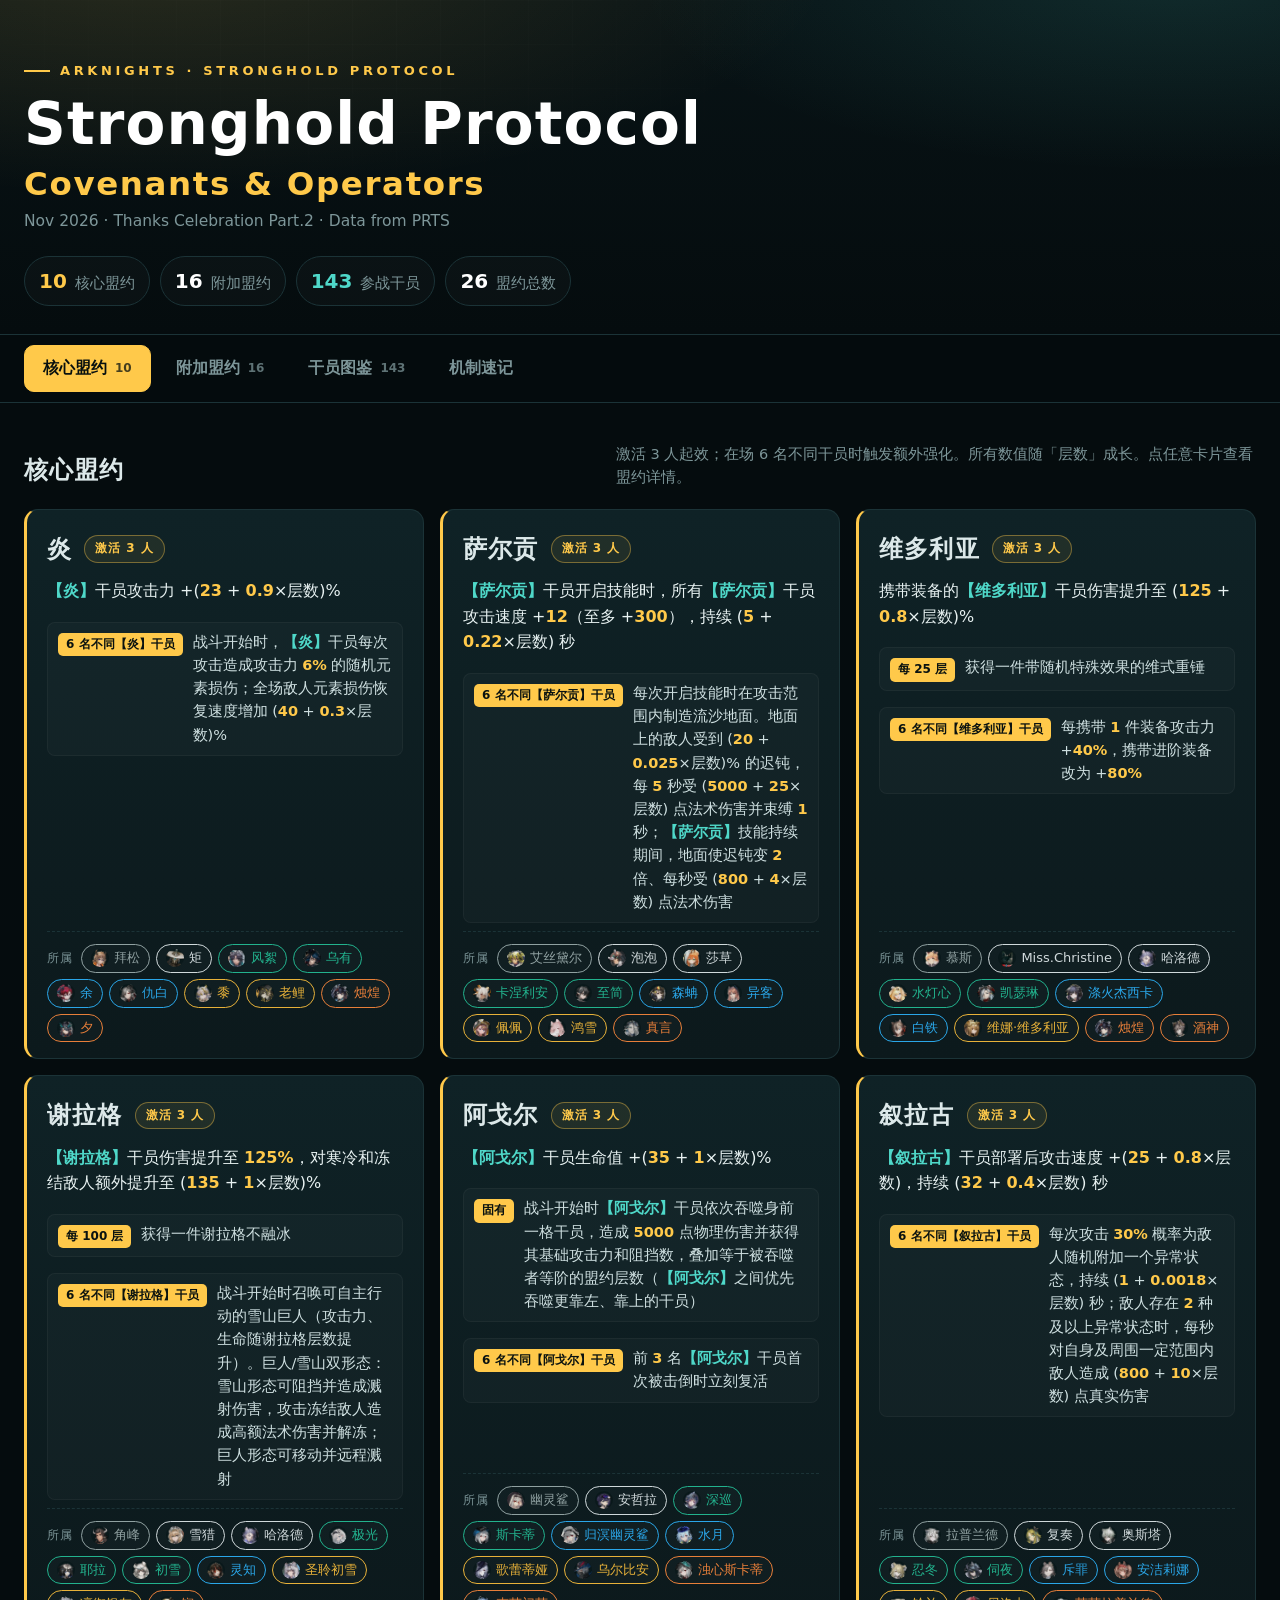
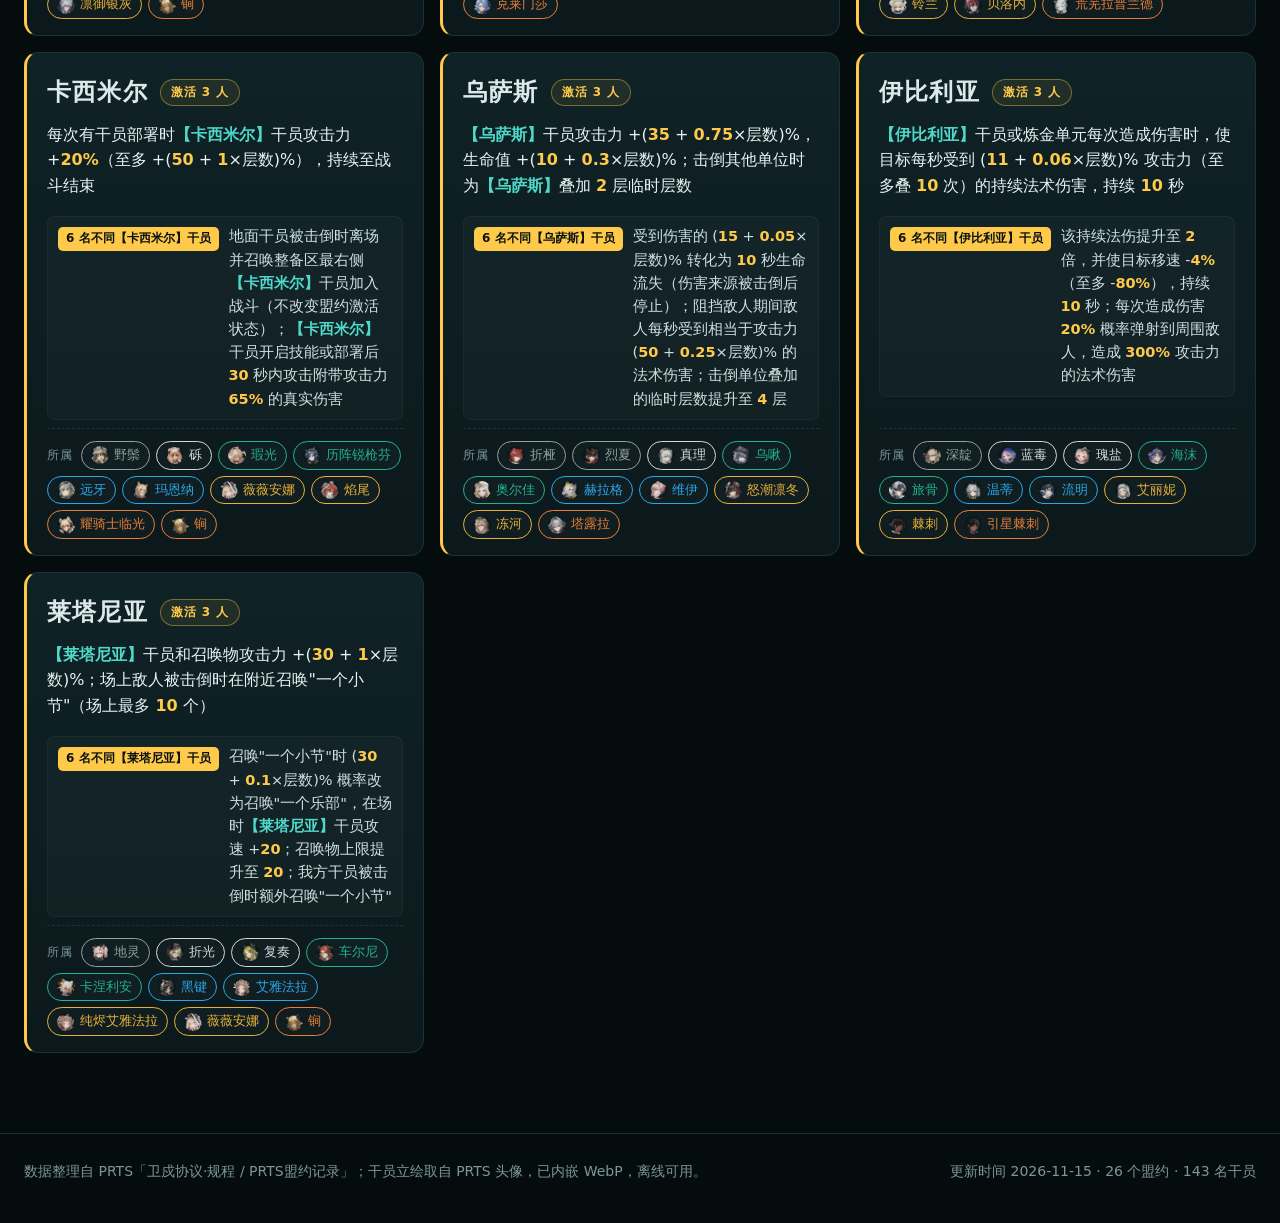
==== index.html @ a0441645 "Deploy Stronghold Protocol cheat sheet" ====
<!DOCTYPE html>
<html lang="zh-CN">
<head>
<meta charset="UTF-8">
<meta name="viewport" content="width=device-width, initial-scale=1">
<title>Stronghold Protocol — Covenants &amp; Operators | Arknights</title>
<meta name="description" content="Arknights Stronghold Protocol (Nov 2026): all 26 covenants and 143 operators with traits, portraits, trigger filters and recommended 6-operator lineups.">
<style>
  :root{
    --bg:#050c0e; --panel:#0c191c; --panel2:#0f2226; --line:#1b3337; --line2:#274a4f;
    --txt:#dce8e9; --dim:#7d9699; --gold:#ffc94a; --teal:#4fd8c9;
    --t1:#9fb0b0; --t2:#e6eef0; --t3:#25c39a; --t4:#2eb6ff; --t5:#ffc23d; --t6:#ff8a3d;
    --r:14px;
  }
  *{box-sizing:border-box}
  html{scroll-behavior:smooth}
  body{
    margin:0; background:var(--bg); color:var(--txt);
    font-family:"Noto Sans SC","PingFang SC","Microsoft YaHei","HarmonyOS Sans SC",system-ui,-apple-system,sans-serif;
    -webkit-font-smoothing:antialiased; line-height:1.6;
  }
  ::selection{background:rgba(255,201,74,.28)}
  a{color:var(--teal)}

  /* ---------- hero ---------- */
  .hero{
    position:relative; padding:54px 24px 0; overflow:hidden;
    background:
      radial-gradient(1100px 380px at 12% -12%, rgba(255,201,74,.13), transparent 62%),
      radial-gradient(900px 320px at 92% -6%, rgba(79,216,201,.12), transparent 60%),
      linear-gradient(180deg,#081316 0%, #050c0e 100%);
    border-bottom:1px solid var(--line);
  }
  .hero::after{
    content:""; position:absolute; inset:0; pointer-events:none; opacity:.35;
    background-image:linear-gradient(rgba(255,255,255,.03) 1px,transparent 1px),linear-gradient(90deg,rgba(255,255,255,.03) 1px,transparent 1px);
    background-size:44px 44px;
    mask-image:radial-gradient(700px 300px at 30% 0%,#000 20%,transparent 80%);
  }
  .wrap{max-width:1280px; margin:0 auto}
  .kicker{
    display:inline-flex; align-items:center; gap:10px; font-size:13px; letter-spacing:.28em;
    color:var(--gold); text-transform:uppercase; font-weight:700;
  }
  .kicker::before{content:""; width:26px; height:2px; background:var(--gold); display:block}
  h1{
    margin:12px 0 6px; font-size:clamp(32px,5.4vw,58px); line-height:1.1;
    letter-spacing:.02em; font-weight:800; color:#fff;
  }
  h1 .thin{font-weight:300; color:#b9cbcd;}
  h1 .gold{color:var(--gold)}
  h1 .l2{display:block; font-size:.56em; margin-top:10px; letter-spacing:.05em}
  .sub{color:var(--dim); font-size:15.5px; margin:0 0 22px}
  .stats{display:flex; flex-wrap:wrap; gap:10px; margin-bottom:28px}
  .stat{
    display:flex; align-items:baseline; gap:8px; padding:8px 14px; border:1px solid var(--line);
    background:rgba(255,255,255,.02); border-radius:999px; font-size:14.5px; color:var(--dim);
  }
  .stat b{font-size:20px; color:#fff; font-weight:800}
  .stat.gold b{color:var(--gold)} .stat.teal b{color:var(--teal)}

  /* ---------- tabs ---------- */
  .tabs{
    position:sticky; top:0; z-index:40;
    display:flex; gap:6px; padding:10px 24px;
    background:rgba(5,12,14,.9); backdrop-filter:blur(14px);
    border-bottom:1px solid var(--line);
  }
  .tabs .wrap{display:flex; gap:6px; width:100%; overflow-x:auto; scrollbar-width:none}
  .tabs .wrap::-webkit-scrollbar{display:none}
  .tab{
    appearance:none; border:1px solid transparent; background:transparent; color:var(--dim);
    padding:10px 18px; border-radius:10px; cursor:pointer; font:inherit; font-size:15.5px; font-weight:600;
    display:inline-flex; align-items:center; gap:8px; transition:.18s; white-space:nowrap; flex:0 0 auto;
  }
  .tab:hover{color:#fff; background:rgba(255,255,255,.04)}
  .tab.active{color:#08100f; background:var(--gold); border-color:var(--gold)}
  .tab .n{font-size:12px; opacity:.75; font-weight:700}

  /* ---------- layout ---------- */
  main{max-width:1280px; margin:0 auto; padding:34px 24px 80px}
  section[hidden]{display:none}
  .sec-head{display:flex; align-items:flex-end; justify-content:space-between; gap:20px; margin:6px 0 20px; flex-wrap:wrap}
  .sec-head h2{margin:0; font-size:24px; letter-spacing:.04em}
  .sec-head p{margin:0; color:var(--dim); font-size:14.5px; max-width:640px}
  .grid{display:grid; grid-template-columns:repeat(auto-fill,minmax(380px,1fr)); gap:16px}

  /* ---------- covenant card ---------- */
  .cov{
    position:relative; background:linear-gradient(180deg,var(--panel2),var(--panel));
    border:1px solid var(--line); border-radius:var(--r); padding:20px 20px 16px;
    border-left:3px solid var(--gold); transition:.2s;
  }
  .cov.extra{border-left-color:var(--teal)}
  .cov:hover{transform:translateY(-2px); border-color:var(--line2); box-shadow:0 14px 34px rgba(0,0,0,.35)}
  .cov-head{display:flex; align-items:center; gap:12px; margin-bottom:10px}
  .cov-head h3{margin:0; font-size:24px; font-weight:800; letter-spacing:.05em}
  .act{
    font-size:12px; font-weight:700; letter-spacing:.08em; padding:3px 10px; border-radius:999px;
    color:var(--gold); border:1px solid rgba(255,201,74,.4); background:rgba(255,201,74,.08);
  }
  .cov.extra .act{color:var(--teal); border-color:rgba(79,216,201,.4); background:rgba(79,216,201,.08)}
  .eff{margin:0 0 10px; font-size:16px; color:#e8f2f2}
  .bonus{display:grid; grid-template-columns:auto 1fr; gap:10px; align-items:start; margin:8px 0; padding:8px 10px; border-radius:8px; background:rgba(255,255,255,.025); border:1px solid rgba(255,255,255,.04)}
  .bonus .lab{
    font-size:12px; font-weight:700; white-space:nowrap; color:#0a1210; background:var(--teal);
    padding:2px 8px; border-radius:5px; margin-top:2px;
  }
  .cov.core .bonus .lab{background:var(--gold)}
  .bonus p{margin:0; font-size:14.5px; color:#cfe0e1}
  .note{font-size:14px; color:var(--dim); font-style:italic; margin:6px 0 0}
  .members{display:flex; flex-wrap:wrap; gap:6px; margin-top:14px; padding-top:12px; border-top:1px dashed var(--line)}
  .mlabel{font-size:12px; color:var(--dim); letter-spacing:.1em; align-self:center; margin-right:2px}
  .chip{
    font-size:13px; padding:3px 9px; border-radius:999px; cursor:pointer; user-select:none;
    border:1px solid currentColor; background:rgba(255,255,255,.02); transition:.15s; opacity:.9;
  }
  .chip:hover{background:rgba(255,255,255,.09); opacity:1}

  /* ---------- operators ---------- */
  .toolbar{
    position:sticky; top:var(--tabh,64px); z-index:30; display:flex; flex-wrap:wrap; gap:10px; align-items:center;
    padding:12px; margin-bottom:14px; background:rgba(10,22,25,.9); backdrop-filter:blur(12px);
    border:1px solid var(--line); border-radius:12px;
  }
  .search{position:relative; flex:1 1 260px; min-width:220px}
  .search input{
    width:100%; padding:10px 14px 10px 38px; border-radius:9px; border:1px solid var(--line);
    background:#081416; color:var(--txt); font:inherit; font-size:15.5px; outline:none; transition:.15s;
  }
  .search input:focus{border-color:var(--teal); box-shadow:0 0 0 3px rgba(79,216,201,.12)}
  .search svg{position:absolute; left:12px; top:50%; transform:translateY(-50%); width:16px; height:16px; color:var(--dim)}
  select{
    padding:10px 12px; border-radius:9px; border:1px solid var(--line); background:#081416; color:var(--txt);
    font:inherit; font-size:15.5px; outline:none; cursor:pointer; min-width:150px;
  }
  select:focus{border-color:var(--teal)}
  .tiers{display:flex; gap:6px; flex-wrap:wrap}
  .tbtn{
    border:1px solid var(--line); background:#081416; color:var(--dim); padding:8px 12px; border-radius:9px;
    cursor:pointer; font:inherit; font-size:14.5px; font-weight:700; transition:.15s;
  }
  .tbtn:hover{color:#fff; border-color:var(--line2)}
  .tbtn.active{color:#06100f; background:#dfe9ea; border-color:#dfe9ea}
  .reset{
    border:1px solid rgba(255,201,74,.4); background:rgba(255,201,74,.08); color:var(--gold);
    padding:9px 12px; border-radius:9px; cursor:pointer; font:inherit; font-size:14.5px; font-weight:700;
  }
  .reset[hidden]{display:none}
  .count{color:var(--dim); font-size:14.5px; margin:0 0 10px 2px}
  .count b{color:#fff}

  .oplist{border:1px solid var(--line); border-radius:var(--r); overflow:hidden; background:var(--panel)}
  .op{
    display:grid; grid-template-columns:56px 200px 230px 1fr; gap:16px; align-items:start;
    padding:14px 18px; border-bottom:1px solid var(--line); transition:background .15s;
  }
  .op:last-child{border-bottom:0}
  .op:hover{background:rgba(79,216,201,.045)}
  .tier{
    width:44px; height:44px; border-radius:10px; display:grid; place-items:center;
    font-weight:800; font-size:20px; border:1px solid; background:rgba(255,255,255,.02);
  }
  .opname{display:flex; flex-direction:column; gap:3px; padding-top:2px}
  .opname .nm{font-weight:700; font-size:17px; color:#fff}
  .opname .proto{font-size:12px; color:var(--dim)}
  .covtags{display:flex; flex-wrap:wrap; gap:5px; padding-top:3px}
  .tag{
    font-size:13px; padding:2px 8px; border-radius:6px; cursor:pointer; color:var(--teal);
    background:rgba(79,216,201,.08); border:1px solid rgba(79,216,201,.22); transition:.15s; white-space:nowrap;
  }
  .tag:hover{background:rgba(79,216,201,.18)}
  .trait{margin:0; font-size:15px; color:#c9dcdd; padding-top:2px}
  .empty{padding:50px 20px; text-align:center; color:var(--dim)}
  .empty b{color:#fff}

  /* ---------- 干员行：可点击 ---------- */
  .op{cursor:pointer; position:relative; padding-right:44px}
  .op:hover .nm{color:var(--teal)}
  .op::after{
    content:"›"; position:absolute; right:20px; top:50%; transform:translateY(-50%);
    color:var(--teal); font-size:26.5px; line-height:1; opacity:0; transition:.15s; pointer-events:none;
  }
  .op:hover::after{opacity:.85; right:15px}
  .op:focus-visible{outline:2px solid var(--teal); outline-offset:-2px}

  /* ---------- 干员详情 ---------- */
  .dbar{display:flex; justify-content:space-between; align-items:center; gap:12px; margin-bottom:18px; flex-wrap:wrap}
  .back{
    display:inline-flex; align-items:center; gap:7px; padding:9px 14px; border-radius:9px;
    border:1px solid var(--line); background:#081416; color:var(--txt);
    font:inherit; font-size:15px; font-weight:700; cursor:pointer; transition:.15s;
  }
  .back:hover{border-color:var(--teal); color:var(--teal)}
  .dnav{display:flex; align-items:center; gap:8px}
  .dbtn{
    padding:9px 12px; border-radius:9px; border:1px solid var(--line); background:#081416;
    color:var(--dim); font:inherit; font-size:14.5px; cursor:pointer; transition:.15s; font-weight:600;
  }
  .dbtn:hover{color:#fff; border-color:var(--line2)}
  .dbtn[disabled]{opacity:.35; cursor:default}
  .dpos{font-size:14px; color:var(--dim); min-width:120px; text-align:center}

  .dhead{
    position:relative; overflow:hidden; display:flex; gap:22px; align-items:center;
    padding:24px 26px; border:1px solid var(--line); border-radius:var(--r);
    background:
      radial-gradient(620px 220px at 0% 0%, rgba(255,201,74,.11), transparent 62%),
      radial-gradient(520px 200px at 100% 0%, rgba(79,216,201,.08), transparent 60%),
      linear-gradient(180deg,var(--panel2),var(--panel));
  }
  .dhead h2{margin:0; font-size:clamp(26px,4vw,40px); font-weight:800; color:#fff; line-height:1.15; letter-spacing:.02em}
  .dhead .dsub{margin:5px 0 10px; color:var(--dim); font-size:14.5px}
  .dhead .covtags{gap:7px}
  .dhead .covtags .tag{font-size:14.5px; padding:3px 11px}
  .dhead .mark{
    position:absolute; right:12px; bottom:-30px; font-size:130px; font-weight:800; line-height:1;
    color:rgba(255,255,255,.035); pointer-events:none; letter-spacing:-.05em;
  }

  .dcols{display:grid; grid-template-columns:1.5fr 1fr; gap:16px; margin-top:16px}
  .dcard{
    border:1px solid var(--line); border-radius:var(--r); padding:20px;
    background:linear-gradient(180deg,var(--panel2),var(--panel));
  }
  .dcard>h3{margin:0 0 10px; font-size:12.5px; letter-spacing:.24em; color:var(--gold); font-weight:800}
  .dblock+.dblock{margin-top:16px; padding-top:16px; border-top:1px dashed var(--line)}
  .dlabel{display:flex; align-items:center; gap:8px; margin-bottom:7px}
  .dlabel .lv{font-size:11.5px; font-weight:800; letter-spacing:.08em; padding:2px 8px; border-radius:5px}
  .dlabel .lv.n1{color:#0a1210; background:#c8d6d7}
  .dlabel .lv.n2{color:#08100f; background:var(--gold)}
  .dlabel .who{font-size:12.5px; color:var(--dim)}
  .dtext{margin:0; font-size:16.5px; color:#e4efef; line-height:1.75}
  .dhint{margin:12px 0 0; font-size:13px; color:var(--dim)}
  details.draw{margin-top:14px; border-top:1px dashed var(--line2); padding-top:10px}
  details.draw summary{cursor:pointer; font-size:14px; color:var(--dim); list-style:none; user-select:none}
  details.draw summary::-webkit-details-marker{display:none}
  details.draw summary::before{content:"▸ "; color:var(--gold)}
  details.draw[open] summary::before{content:"▾ "}
  details.draw .dtext{margin-top:8px; color:var(--dim)}

  .dmeta{display:flex; flex-direction:column; gap:14px}
  .dmeta .row{display:flex; flex-wrap:wrap; gap:6px; align-items:center}
  .dmeta .lbl{font-size:12px; letter-spacing:.14em; color:var(--dim); margin-right:2px; width:100%}
  .kv{border:1px solid var(--line); background:#081416; border-radius:7px; padding:3px 9px; font-size:14px; color:#cfe0e1}
  .kv b{color:#fff}
  .kv.gold{border-color:rgba(255,201,74,.35); color:var(--gold)}

  .dsec-head{display:flex; align-items:flex-end; justify-content:space-between; gap:16px; margin:34px 0 16px; flex-wrap:wrap}
  .dsec-head h2{margin:0; font-size:22px; letter-spacing:.04em}
  .dsec-head p{margin:0; color:var(--dim); font-size:14px}
  .covstat{margin-top:12px; padding-top:10px; border-top:1px dashed var(--line); font-size:13px; color:var(--dim)}
  #ceffects{display:flex; flex-direction:column}
  #ceffects .covstat{margin-top:auto}
  .covstat b{color:var(--teal)}
  .chip.self{background:rgba(255,201,74,.15); border-color:rgba(255,201,74,.55)!important; color:var(--gold)!important}
  .dback2{margin-top:28px; text-align:center}

  /* ---------- 盟约详情 ---------- */
  .cov{cursor:pointer; display:flex; flex-direction:column}
  .cov .members{margin-top:auto}
  .cov:focus-visible{outline:2px solid var(--gold); outline-offset:2px}
  .chead{
    position:relative; overflow:hidden; padding:24px 26px; border:1px solid var(--line);
    border-left:4px solid var(--gold); border-radius:var(--r);
    background:
      radial-gradient(620px 220px at 0% 0%, rgba(255,201,74,.12), transparent 62%),
      radial-gradient(520px 200px at 100% 0%, rgba(79,216,201,.07), transparent 60%),
      linear-gradient(180deg,var(--panel2),var(--panel));
  }
  .chead.extra{
    border-left-color:var(--teal);
    background:
      radial-gradient(620px 220px at 0% 0%, rgba(79,216,201,.12), transparent 62%),
      linear-gradient(180deg,var(--panel2),var(--panel));
  }
  .chead h2{margin:10px 0 6px; font-size:clamp(28px,4.6vw,44px); font-weight:800; color:#fff; line-height:1.1; letter-spacing:.03em}
  .chead .cact{font-size:14.5px; font-weight:600; color:var(--dim); margin-left:12px; letter-spacing:0; vertical-align:middle}
  .chead .dsub{margin:0; color:var(--dim); font-size:14.5px}
  .chead .mark{
    position:absolute; right:14px; bottom:-34px; font-size:150px; font-weight:800; line-height:1;
    color:rgba(255,255,255,.035); pointer-events:none; letter-spacing:-.05em;
  }
  .cbadge{
    display:inline-block; font-size:12px; font-weight:800; letter-spacing:.16em;
    padding:3px 10px; border-radius:999px; color:var(--gold);
    border:1px solid rgba(255,201,74,.42); background:rgba(255,201,74,.08);
  }
  .cbadge.extra{color:var(--teal); border-color:rgba(79,216,201,.42); background:rgba(79,216,201,.08)}
  .cfilter{margin-top:14px}
  .tgroup{margin:0 0 20px}
  .tg-head{display:flex; align-items:baseline; gap:9px; margin:0 0 10px; padding-bottom:7px; border-bottom:1px dashed var(--line)}
  .tg-head b{font-size:16.5px; letter-spacing:.06em}
  .tg-head span{font-size:13px; color:var(--dim)}
  .mgrid{display:grid; grid-template-columns:repeat(auto-fill,minmax(190px,1fr)); gap:9px}
  .mcard{
    display:flex; align-items:center; gap:9px; min-width:0; padding:8px 10px;
    border:1px solid var(--line); border-radius:11px; background:#081416; cursor:pointer; transition:.15s;
  }
  .mcard:hover{border-color:var(--line2); background:rgba(79,216,201,.05)}
  .mcard:focus-visible{outline:2px solid var(--teal); outline-offset:2px}
  .mcard .av{width:36px; height:36px; border-radius:9px}
  .mcard .av .avt{font-size:9px; padding:0 3px; left:1px; bottom:1px}
  .mcard .tx{min-width:0}
  .mcard .mn{font-size:15px; font-weight:700; color:#fff; line-height:1.3; white-space:nowrap; overflow:hidden; text-overflow:ellipsis}
  .mcard .mc{font-size:11.5px; color:var(--dim); line-height:1.3; white-space:nowrap; overflow:hidden; text-overflow:ellipsis}

  /* ---------- 立绘 ---------- */
  .av{
    position:relative; width:46px; height:46px; border-radius:11px; overflow:hidden; flex:0 0 auto;
    display:grid; place-items:center; background:linear-gradient(160deg,#14343a,#081517);
    border:1px solid var(--line2);
  }
  .av img{width:100%; height:100%; object-fit:cover; display:block}
  .av .fb{font-size:20px; font-weight:800; color:#7fa6a9}
  .av .avt{
    position:absolute; left:2px; bottom:2px; font-size:10px; font-weight:800; line-height:1.45;
    padding:0 4px; border-radius:4px; background:rgba(4,10,11,.86); letter-spacing:0;
  }
  .op .av{justify-self:center; margin-top:1px}

  .portrait{
    position:relative; width:112px; height:112px; border-radius:22px; overflow:hidden; flex:0 0 auto;
    display:grid; place-items:center; background:linear-gradient(160deg,#14343a,#081517);
    border:1px solid var(--line2);
  }
  .portrait img{width:100%; height:100%; object-fit:cover; display:block}
  .portrait .fb{font-size:44px; font-weight:800; color:#7fa6a9}
  .portrait .avt{
    position:absolute; left:7px; bottom:7px; font-size:14.5px; font-weight:800; line-height:1.4;
    padding:1px 8px; border-radius:7px; background:rgba(4,10,11,.86);
  }

  .chip{display:inline-flex; align-items:center; gap:5px}
  .chip img.cav{width:18px; height:18px; border-radius:50%; object-fit:cover; background:#0a191b; flex:0 0 auto}

  /* ---------- 推荐阵容 ---------- */
  .lineup-wrap{display:grid; grid-template-columns:repeat(auto-fit,minmax(420px,1fr)); gap:16px}
  .lineup{display:flex; flex-direction:column}
  .lineup h3{margin:0; font-size:18.5px; letter-spacing:.02em}
  .lineup .lh{display:flex; align-items:center; justify-content:space-between; gap:10px; margin-bottom:8px}
  .lbadge{
    font-size:12px; font-weight:700; padding:2px 9px; border-radius:999px; white-space:nowrap;
    color:var(--teal); border:1px solid rgba(79,216,201,.35); background:rgba(79,216,201,.08);
  }
  .lbadge.warn{color:var(--gold); border-color:rgba(255,201,74,.4); background:rgba(255,201,74,.08)}
  .lnote{margin:0 0 8px; font-size:14px; color:var(--dim)}
  .lbuff{
    margin:0 0 12px; padding:8px 10px; border-radius:8px; font-size:14px; color:#cfe0e1;
    background:rgba(255,201,74,.05); border:1px solid rgba(255,201,74,.16);
  }
  .lbuff b{color:var(--gold)}
  .lchips{display:grid; grid-template-columns:repeat(auto-fit,minmax(150px,1fr)); gap:8px}
  .lchip{
    display:flex; align-items:center; gap:8px; padding:6px 8px; border:1px solid var(--line);
    border-radius:9px; background:#081416; cursor:pointer; transition:.15s; min-width:0;
  }
  .lchip:hover{border-color:var(--line2); background:rgba(79,216,201,.06)}
  .lchip .av{width:34px; height:34px; border-radius:9px}
  .lchip .av .avt{font-size:9px; padding:0 3px; left:1px; bottom:1px}
  .lchip .ln{font-size:14.5px; font-weight:700; color:#fff; white-space:nowrap; overflow:hidden; text-overflow:ellipsis}
  .lchip .lt{font-size:11.5px; color:var(--dim)}
  .lfoot{display:flex; align-items:center; justify-content:space-between; gap:10px; margin-top:auto; padding-top:10px; border-top:1px dashed var(--line)}
  .lvar{font-size:12.5px; color:var(--dim)}
  .lnone{margin:0; font-size:14.5px; color:var(--dim)}
  .lnone b{color:#fff}

  @media (max-width:900px){
    .dcols{grid-template-columns:1fr}
    .dhead{padding:18px; gap:14px}
    .portrait{width:86px; height:86px; border-radius:16px}
    .portrait .fb{font-size:34px}
    .portrait .avt{font-size:12px; padding:0 6px; left:5px; bottom:5px}
    .dhead .mark{font-size:88px; bottom:-20px}
    .dbar{gap:8px}
    .dpos{min-width:0}
  }

  /* ---------- notes ---------- */
  .notes{display:grid; grid-template-columns:repeat(auto-fill,minmax(330px,1fr)); gap:14px}
  .note-card{position:relative; overflow:hidden; border:1px solid var(--line); border-radius:var(--r);
    background:linear-gradient(180deg,var(--panel2),var(--panel)); padding:18px 18px 16px}
  .note-card .idx{position:absolute; right:12px; top:2px; font-size:52px; font-weight:800; line-height:1; color:rgba(255,255,255,.05)}
  .note-card h3{margin:0 0 8px; font-size:17.5px; color:var(--gold); letter-spacing:.04em}
  .note-card p{margin:0; font-size:15px; color:#c6d8d9}

  .num{color:var(--gold); font-weight:700}
  .bond{color:var(--teal); font-weight:600}
  .phase{color:#8fa8aa}

  footer{border-top:1px solid var(--line); padding:26px 24px 40px; color:var(--dim); font-size:14px}
  footer .wrap{display:flex; flex-wrap:wrap; gap:8px 22px; justify-content:space-between}

  @media (max-width:900px){
    .op{grid-template-columns:46px 1fr; gap:10px 12px; padding:14px}
    .covtags{grid-column:2}
    .trait{grid-column:2}
    .tier{width:38px; height:38px; font-size:16.5px}
    .tabs{top:0}
    .toolbar{top:var(--tabh,56px)}
    .grid{grid-template-columns:1fr}
  }
  @media (max-width:600px){
    .hero{padding-top:38px}
    .kicker{font-size:11px; letter-spacing:.16em}
    .stat{padding:6px 11px; font-size:13px}
    main{padding:24px 14px 60px}
    .tabs{padding:8px 14px; margin:0 -14px}
    .tab{padding:8px 12px; font-size:14.5px}
    .bonus{grid-template-columns:1fr; gap:6px}
    .bonus .lab{white-space:normal; justify-self:start}
    .lineup-wrap{grid-template-columns:1fr}
    .lchips{grid-template-columns:repeat(2,1fr)}
    .chead{padding:18px 16px}
    .chead .mark{font-size:96px; bottom:-22px}
    .mgrid{grid-template-columns:1fr 1fr}
    .mcard .mn{font-size:14px}
  }
</style>
</head>
<body>

<header class="hero">
  <div class="wrap">
    <div class="kicker">Arknights · Stronghold Protocol</div>
    <h1>Stronghold Protocol<span class="gold l2">Covenants &amp; Operators</span></h1>
    <p class="sub">Nov 2026 · Thanks Celebration Part.2 · Data from PRTS</p>
    <div class="stats" id="stats"></div>
  </div>
</header>

<nav class="tabs"><div class="wrap" id="tabs">
  <button class="tab active" data-tab="core">核心盟约 <span class="n" id="n-core"></span></button>
  <button class="tab" data-tab="extra">附加盟约 <span class="n" id="n-extra"></span></button>
  <button class="tab" data-tab="ops">干员图鉴 <span class="n" id="n-ops"></span></button>
  <button class="tab" data-tab="notes">机制速记</button>
</div></nav>

<main>
  <section id="view-core">
    <div class="sec-head">
      <h2>核心盟约</h2>
      <p>激活 3 人起效；在场 6 名不同干员时触发额外强化。所有数值随「层数」成长。点任意卡片查看盟约详情。</p>
    </div>
    <div class="grid" id="coreGrid"></div>
  </section>

  <section id="view-extra" hidden>
    <div class="sec-head">
      <h2>附加盟约</h2>
      <p>多为 2 人激活；调和、独行为 1 人。达到指定层数时解锁额外效果。点任意卡片查看盟约详情。</p>
    </div>
    <div class="grid" id="extraGrid"></div>
  </section>

  <section id="view-ops" hidden>
    <div class="sec-head">
      <h2>干员图鉴</h2>
      <p>战斗技能沿用本体；下表「特质」是模式内独有的叠层能力。点任意干员行进入详情：立绘、普通 / 精锐分档、触发时机、推荐 6 人阵容、所属盟约效果一页看完（详情链接可直接分享）。点行内盟约标签进入盟约详情。</p>
    </div>
    <div class="toolbar">
      <label class="search">
        <svg viewBox="0 0 24 24" fill="none" stroke="currentColor" stroke-width="2"><circle cx="11" cy="11" r="7"/><path d="m20 20-3.5-3.5"/></svg>
        <input id="q" type="search" placeholder="搜索干员 / 盟约 / 特质…" autocomplete="off">
      </label>
      <select id="covSel"><option value="">全部盟约</option></select>
      <select id="tagSel" title="按触发时机筛选"><option value="">全部时机</option></select>
      <div class="tiers" id="tiers">
        <button class="tbtn active" data-tier="">全部</button>
        <button class="tbtn" data-tier="1">Ⅰ</button>
        <button class="tbtn" data-tier="2">Ⅱ</button>
        <button class="tbtn" data-tier="3">Ⅲ</button>
        <button class="tbtn" data-tier="4">Ⅳ</button>
        <button class="tbtn" data-tier="5">Ⅴ</button>
        <button class="tbtn" data-tier="6">Ⅵ</button>
      </div>
      <button class="reset" id="reset" hidden>重置筛选</button>
    </div>
    <p class="count" id="count"></p>
    <div class="oplist" id="oplist"></div>
  </section>

  <section id="view-notes" hidden>
    <div class="sec-head">
      <h2>机制速记</h2>
      <p>开局前该记住的六件事：层数怎么来、精锐是什么、哪些效果在备战席也生效。</p>
    </div>
    <div class="notes" id="notesGrid"></div>
  </section>

  <section id="view-detail" hidden>
    <div class="dbar">
      <button class="back" id="dback" type="button">← 返回上一级</button>
      <div class="dnav">
        <button class="dbtn" id="dprev" type="button">‹ 上一名</button>
        <span class="dpos" id="dpos"></span>
        <button class="dbtn" id="dnext" type="button">下一名 ›</button>
      </div>
    </div>
    <div class="dhead" id="dhead"></div>
    <div class="dcols">
      <article class="dcard" id="dtrait"></article>
      <article class="dcard dmeta" id="dmeta"></article>
    </div>
    <div class="dsec-head">
      <h2>推荐 6 人强化阵容</h2>
      <p>以该干员为核心，从同一核心盟约的成员中凑满 6 名不同干员；点成员可直接跳转。</p>
    </div>
    <div class="lineup-wrap" id="dlineup"></div>
    <div class="dsec-head">
      <h2>盟约效果</h2>
      <p>该干员所属的盟约会同时生效；点盟约卡查看完整详情，核心盟约在场 6 名不同干员时触发强化。</p>
    </div>
    <div class="grid" id="dcovs"></div>
    <div class="dback2"><button class="back" id="dback2" type="button">← 返回上一级</button></div>
  </section>

  <section id="view-cov" hidden>
    <div class="dbar">
      <button class="back" id="cback" type="button">← 返回上一级</button>
      <button class="dbtn" id="cfilter" type="button">在干员图鉴中筛选该盟约 →</button>
    </div>
    <div class="chead" id="chead"></div>
    <div class="dcols">
      <article class="dcard" id="ceffects"></article>
      <article class="dcard dmeta" id="cinfo"></article>
    </div>
    <div class="dsec-head">
      <h2>所属干员</h2>
      <p>按阶位分组；点任意干员进入其详情页，返回回到本盟约。</p>
    </div>
    <div id="cmembers"></div>
    <div class="dback2"><button class="back" id="cback2" type="button">← 返回上一级</button></div>
  </section>
</main>

<footer>
  <div class="wrap">
    <span>数据整理自 PRTS「卫戍协议·规程 / PRTS盟约记录」；干员立绘取自 PRTS 头像，已内嵌 WebP，离线可用。</span>
    <span>更新时间 2026-11-15 · 26 个盟约 · 143 名干员</span>
  </div>
</footer>

<script>
const DATA = {"covenants":[{"name":"炎","activation":3,"core":true,"effects":[{"label":"效果","text":"【炎】干员攻击力 +(23 + 0.9×层数)%"},{"label":"6 名不同【炎】干员","text":"战斗开始时，【炎】干员每次攻击造成攻击力 6% 的随机元素损伤；全场敌人元素损伤恢复速度增加 (40 + 0.3×层数)%"}],"members":[{"name":"拜松","tier":1},{"name":"矩","tier":2},{"name":"风絮","tier":3},{"name":"乌有","tier":3},{"name":"余","tier":4},{"name":"仇白","tier":4},{"name":"黍","tier":5},{"name":"老鲤","tier":5},{"name":"烛煌","tier":6},{"name":"夕","tier":6}],"note":""},{"name":"萨尔贡","activation":3,"core":true,"effects":[{"label":"效果","text":"【萨尔贡】干员开启技能时，所有【萨尔贡】干员攻击速度 +12（至多 +300），持续 (5 + 0.22×层数) 秒"},{"label":"6 名不同【萨尔贡】干员","text":"每次开启技能时在攻击范围内制造流沙地面。地面上的敌人受到 (20 + 0.025×层数)% 的迟钝，每 5 秒受 (5000 + 25×层数) 点法术伤害并束缚 1 秒；【萨尔贡】技能持续期间，地面使迟钝变 2 倍、每秒受 (800 + 4×层数) 点法术伤害"}],"members":[{"name":"艾丝黛尔","tier":1},{"name":"泡泡","tier":2},{"name":"莎草","tier":2},{"name":"卡涅利安","tier":3},{"name":"至简","tier":3},{"name":"森蚺","tier":4},{"name":"异客","tier":4},{"name":"佩佩","tier":5},{"name":"鸿雪","tier":5},{"name":"真言","tier":6}],"note":""},{"name":"维多利亚","activation":3,"core":true,"effects":[{"label":"效果","text":"携带装备的【维多利亚】干员伤害提升至 (125 + 0.8×层数)%"},{"label":"每 25 层","text":"获得一件带随机特殊效果的维式重锤"},{"label":"6 名不同【维多利亚】干员","text":"每携带 1 件装备攻击力 +40%，携带进阶装备改为 +80%"}],"members":[{"name":"慕斯","tier":1},{"name":"Miss.Christine","tier":2},{"name":"哈洛德","tier":2},{"name":"水灯心","tier":3},{"name":"凯瑟琳","tier":3},{"name":"涤火杰西卡","tier":4},{"name":"白铁","tier":4},{"name":"维娜·维多利亚","tier":5},{"name":"烛煌","tier":6},{"name":"酒神","tier":6}],"note":""},{"name":"谢拉格","activation":3,"core":true,"effects":[{"label":"效果","text":"【谢拉格】干员伤害提升至 125%，对寒冷和冻结敌人额外提升至 (135 + 1×层数)%"},{"label":"每 100 层","text":"获得一件谢拉格不融冰"},{"label":"6 名不同【谢拉格】干员","text":"战斗开始时召唤可自主行动的雪山巨人（攻击力、生命随谢拉格层数提升）。巨人/雪山双形态：雪山形态可阻挡并造成溅射伤害，攻击冻结敌人造成高额法术伤害并解冻；巨人形态可移动并远程溅射"}],"members":[{"name":"角峰","tier":1},{"name":"雪猎","tier":2},{"name":"哈洛德","tier":2},{"name":"极光","tier":3},{"name":"耶拉","tier":3},{"name":"初雪","tier":3},{"name":"灵知","tier":4},{"name":"圣聆初雪","tier":5},{"name":"凛御银灰","tier":5},{"name":"锏","tier":6}],"note":""},{"name":"阿戈尔","activation":3,"core":true,"effects":[{"label":"效果","text":"【阿戈尔】干员生命值 +(35 + 1×层数)%"},{"label":"固有","text":"战斗开始时【阿戈尔】干员依次吞噬身前一格干员，造成 5000 点物理伤害并获得其基础攻击力和阻挡数，叠加等于被吞噬者等阶的盟约层数（【阿戈尔】之间优先吞噬更靠左、靠上的干员）"},{"label":"6 名不同【阿戈尔】干员","text":"前 3 名【阿戈尔】干员首次被击倒时立刻复活"}],"members":[{"name":"幽灵鲨","tier":1},{"name":"安哲拉","tier":2},{"name":"深巡","tier":3},{"name":"斯卡蒂","tier":3},{"name":"归溟幽灵鲨","tier":4},{"name":"水月","tier":4},{"name":"歌蕾蒂娅","tier":5},{"name":"乌尔比安","tier":5},{"name":"浊心斯卡蒂","tier":6},{"name":"克莱门莎","tier":6}],"note":""},{"name":"叙拉古","activation":3,"core":true,"effects":[{"label":"效果","text":"【叙拉古】干员部署后攻击速度 +(25 + 0.8×层数)，持续 (32 + 0.4×层数) 秒"},{"label":"6 名不同【叙拉古】干员","text":"每次攻击 30% 概率为敌人随机附加一个异常状态，持续 (1 + 0.0018×层数) 秒；敌人存在 2 种及以上异常状态时，每秒对自身及周围一定范围内敌人造成 (800 + 10×层数) 点真实伤害"}],"members":[{"name":"拉普兰德","tier":1},{"name":"复奏","tier":2},{"name":"奥斯塔","tier":2},{"name":"忍冬","tier":3},{"name":"伺夜","tier":3},{"name":"斥罪","tier":4},{"name":"安洁莉娜","tier":4},{"name":"铃兰","tier":5},{"name":"贝洛内","tier":5},{"name":"荒芜拉普兰德","tier":6}],"note":""},{"name":"卡西米尔","activation":3,"core":true,"effects":[{"label":"效果","text":"每次有干员部署时【卡西米尔】干员攻击力 +20%（至多 +(50 + 1×层数)%），持续至战斗结束"},{"label":"6 名不同【卡西米尔】干员","text":"地面干员被击倒时离场并召唤整备区最右侧【卡西米尔】干员加入战斗（不改变盟约激活状态）；【卡西米尔】干员开启技能或部署后 30 秒内攻击附带攻击力 65% 的真实伤害"}],"members":[{"name":"野鬃","tier":1},{"name":"砾","tier":2},{"name":"瑕光","tier":3},{"name":"历阵锐枪芬","tier":3},{"name":"远牙","tier":4},{"name":"玛恩纳","tier":4},{"name":"薇薇安娜","tier":5},{"name":"焰尾","tier":5},{"name":"耀骑士临光","tier":6},{"name":"锏","tier":6}],"note":""},{"name":"乌萨斯","activation":3,"core":true,"effects":[{"label":"效果","text":"【乌萨斯】干员攻击力 +(35 + 0.75×层数)%，生命值 +(10 + 0.3×层数)%；击倒其他单位时为【乌萨斯】叠加 2 层临时层数"},{"label":"6 名不同【乌萨斯】干员","text":"受到伤害的 (15 + 0.05×层数)% 转化为 10 秒生命流失（伤害来源被击倒后停止）；阻挡敌人期间敌人每秒受到相当于攻击力 (50 + 0.25×层数)% 的法术伤害；击倒单位叠加的临时层数提升至 4 层"}],"members":[{"name":"折桠","tier":1},{"name":"烈夏","tier":1},{"name":"真理","tier":2},{"name":"乌啾","tier":3},{"name":"奥尔佳","tier":3},{"name":"赫拉格","tier":4},{"name":"维伊","tier":4},{"name":"怒潮凛冬","tier":5},{"name":"冻河","tier":5},{"name":"塔露拉","tier":6}],"note":""},{"name":"伊比利亚","activation":3,"core":true,"effects":[{"label":"效果","text":"【伊比利亚】干员或炼金单元每次造成伤害时，使目标每秒受到 (11 + 0.06×层数)% 攻击力（至多叠 10 次）的持续法术伤害，持续 10 秒"},{"label":"6 名不同【伊比利亚】干员","text":"该持续法伤提升至 2 倍，并使目标移速 -4%（至多 -80%），持续 10 秒；每次造成伤害 20% 概率弹射到周围敌人，造成 300% 攻击力的法术伤害"}],"members":[{"name":"深靛","tier":1},{"name":"蓝毒","tier":2},{"name":"瑰盐","tier":2},{"name":"海沫","tier":3},{"name":"旅骨","tier":3},{"name":"温蒂","tier":4},{"name":"流明","tier":4},{"name":"艾丽妮","tier":5},{"name":"棘刺","tier":5},{"name":"引星棘刺","tier":6}],"note":""},{"name":"莱塔尼亚","activation":3,"core":true,"effects":[{"label":"效果","text":"【莱塔尼亚】干员和召唤物攻击力 +(30 + 1×层数)%；场上敌人被击倒时在附近召唤\"一个小节\"（场上最多 10 个）"},{"label":"6 名不同【莱塔尼亚】干员","text":"召唤\"一个小节\"时 (30 + 0.1×层数)% 概率改为召唤\"一个乐部\"，在场时【莱塔尼亚】干员攻速 +20；召唤物上限提升至 20；我方干员被击倒时额外召唤\"一个小节\""}],"members":[{"name":"地灵","tier":1},{"name":"折光","tier":2},{"name":"复奏","tier":2},{"name":"车尔尼","tier":3},{"name":"卡涅利安","tier":3},{"name":"黑键","tier":4},{"name":"艾雅法拉","tier":4},{"name":"纯烬艾雅法拉","tier":5},{"name":"薇薇安娜","tier":5},{"name":"锏","tier":6}],"note":""},{"name":"精准","activation":2,"core":false,"effects":[{"label":"效果","text":"【精准】干员攻击力 +(10 + 1.2×层数)%"},{"label":"3 名不同【精准】干员","text":"生效范围变为【精准】干员和所有远程干员，且攻击无视 30% 防御力与法术抗性"}],"members":[{"name":"灰喉","tier":1},{"name":"雪猎","tier":2},{"name":"承曦格雷伊","tier":2},{"name":"旅骨","tier":3},{"name":"伺夜","tier":3},{"name":"空弦","tier":3},{"name":"黑键","tier":4},{"name":"远牙","tier":4},{"name":"霍尔海雅","tier":4},{"name":"迷迭香","tier":5},{"name":"鸿雪","tier":5},{"name":"蕾缪安","tier":6}],"note":""},{"name":"迅捷","activation":2,"core":false,"effects":[{"label":"效果","text":"【迅捷】干员技能结束时有 (20 + 0.35×层数)% 概率立刻回复 12 点技力"},{"label":"达到 40 层","text":"所有干员技能结束时有等概率额外回复 15 点技力"}],"members":[{"name":"陨星","tier":1},{"name":"波登可","tier":2},{"name":"卡涅利安","tier":3},{"name":"忍冬","tier":3},{"name":"青枳","tier":3},{"name":"灵知","tier":4},{"name":"W","tier":4},{"name":"焰尾","tier":5},{"name":"冻河","tier":5},{"name":"引星棘刺","tier":6},{"name":"烛煌","tier":6},{"name":"妮芙","tier":6}],"note":""},{"name":"灵巧","activation":2,"core":false,"effects":[{"label":"效果","text":"【灵巧】干员及周围 4 格的干员攻击速度 +(10 + 1×层数)"},{"label":"达到 40 层","text":"生效范围变为周围 8 格"}],"members":[{"name":"霜叶","tier":1},{"name":"云迹","tier":2},{"name":"承曦格雷伊","tier":2},{"name":"水灯心","tier":3},{"name":"奥尔佳","tier":3},{"name":"水月","tier":4},{"name":"仇白","tier":4},{"name":"华法琳","tier":4},{"name":"佩佩","tier":5},{"name":"凛御银灰","tier":5},{"name":"隐德来希","tier":5},{"name":"帕拉斯","tier":6}],"note":""},{"name":"坚守","activation":2,"core":false,"effects":[{"label":"效果","text":"所有干员生命值 +(25 + 1.2×层数)%"},{"label":"3 名不同【坚守】干员","text":"场上非【坚守】干员受到伤害时，40% 由【坚守】干员平均承担；【坚守】干员受到伤害时，伤害来源受到 (850 + 10×层数) 点法术伤害（每 0.2 秒至多 1 次）和持续 5 秒的 40% 脆弱"}],"members":[{"name":"角峰","tier":1},{"name":"摆渡人","tier":1},{"name":"泡泡","tier":2},{"name":"蛇屠箱","tier":2},{"name":"车尔尼","tier":3},{"name":"深巡","tier":3},{"name":"罗比菈塔","tier":3},{"name":"青枳","tier":3},{"name":"温蒂","tier":4},{"name":"余","tier":4},{"name":"涤火杰西卡","tier":4},{"name":"塞雷娅","tier":5},{"name":"机械师","tier":6}],"note":""},{"name":"助力","activation":2,"core":false,"effects":[{"label":"效果","text":"所有干员防御力 +(15 + 1.2×层数)%，再部署时间 -30%；休整期结束时使当前所有已激活盟约层数 +2"},{"label":"3 名不同【助力】干员","text":"改为 +4"}],"members":[{"name":"野鬃","tier":1},{"name":"夏栎","tier":1},{"name":"星源","tier":2},{"name":"安哲拉","tier":2},{"name":"罗比菈塔","tier":3},{"name":"白铁","tier":4},{"name":"淬羽赫默","tier":4},{"name":"迷迭香","tier":5},{"name":"帕拉斯","tier":6}],"note":""},{"name":"远见","activation":2,"core":false,"effects":[{"label":"效果","text":"每叠加 10 层获得一次 2 资金；首次到达 80 层所有【远见】干员购买价格永久 -1；首次到达 150 层再永久 -1；整备区的【远见】干员也可用于激活"}],"members":[{"name":"渡桥","tier":2},{"name":"空弦","tier":3},{"name":"历阵锐枪芬","tier":3},{"name":"凯瑟琳","tier":3},{"name":"寒檀","tier":4},{"name":"纯烬艾雅法拉","tier":5},{"name":"黍","tier":5},{"name":"逻各斯","tier":6},{"name":"妮芙","tier":6}],"note":""},{"name":"奇迹","activation":2,"core":false,"effects":[{"label":"效果","text":"刷新调度中心时，有 (18 + 0.25×层数)% 概率使下次刷新不消耗资金；首次到达 100 层，刷新时至少出现一名等同于当前调度中心等级的干员；整备区的【奇迹】干员也可用于激活"}],"members":[{"name":"复奏","tier":2},{"name":"云迹","tier":2},{"name":"星极","tier":2},{"name":"耶拉","tier":3},{"name":"吉星","tier":3},{"name":"安洁莉娜","tier":4},{"name":"怒潮凛冬","tier":5},{"name":"维娜·维多利亚","tier":5},{"name":"阿米娅","tier":5},{"name":"遥","tier":6}],"note":""},{"name":"投资人","activation":3,"core":false,"effects":[{"label":"效果","text":"干员的\"获得时\"类特质每次触发 2 次；达到 100 层改为 3 次；整备区的【投资人】干员也可用于激活"}],"members":[{"name":"锡人","tier":2},{"name":"山","tier":4},{"name":"凛御银灰","tier":5},{"name":"老鲤","tier":5},{"name":"可露希尔","tier":5}],"note":""},{"name":"突袭","activation":2,"core":false,"effects":[{"label":"效果","text":"【突袭】干员 10 秒内未攻击或技能就绪时，若范围内没有敌人，则保留技力立即再部署至一名地面敌人周围，期间攻击力和生命值 +(25 + 1×层数)%"},{"label":"达到 50 层","text":"所有干员攻击速度 +50"}],"members":[{"name":"杰克","tier":1},{"name":"铸铁","tier":2},{"name":"斯卡蒂","tier":3},{"name":"瑕光","tier":3},{"name":"伊桑","tier":3},{"name":"赫拉格","tier":4},{"name":"赫德雷","tier":4},{"name":"贝洛内","tier":5},{"name":"耀骑士临光","tier":6},{"name":"史尔特尔","tier":6}],"note":""},{"name":"不屈","activation":2,"core":false,"effects":[{"label":"效果","text":"地面干员被击倒时，有 (18 + 0.4×层数)% 概率立刻重新部署"},{"label":"3 名不同【不屈】干员","text":"地面干员被击倒时使场上所有干员技力 +5"}],"members":[{"name":"折桠","tier":1},{"name":"摆渡人","tier":1},{"name":"砾","tier":2},{"name":"宴","tier":2},{"name":"海沫","tier":3},{"name":"风丸","tier":3},{"name":"森蚺","tier":4},{"name":"归溟幽灵鲨","tier":4},{"name":"斥罪","tier":4},{"name":"隐德来希","tier":5},{"name":"史尔特尔","tier":6}],"note":""},{"name":"调和","activation":1,"core":false,"effects":[{"label":"效果","text":"激活时使场上核心盟约的激活人数 +1，【调和】干员享受已激活核心盟约的效果"}],"members":[{"name":"盟约·辅助干员（巫役）","tier":3},{"name":"魔王","tier":6}],"note":""},{"name":"协防干员","activation":2,"core":false,"effects":[{"label":"效果","text":"所有干员受到的物理和法术伤害 -20%；【协防干员】伤害提升至 120%，精锐【协防干员】提升至 140%"}],"members":[{"name":"初雪","tier":3},{"name":"夜莺","tier":4},{"name":"塞雷娅","tier":5},{"name":"Mon3tr","tier":5},{"name":"\"暴躁铁皮\"","tier":5},{"name":"机械师","tier":6},{"name":"塔露拉","tier":6},{"name":"缪尔赛思","tier":6}],"note":""},{"name":"独行","activation":1,"core":false,"effects":[{"label":"效果","text":"在场 1 名【独行】干员时，攻击力和生命值 +60%，初始技力 +15（在场 2 名及以上时失效）"}],"members":[{"name":"艾丝黛尔","tier":1},{"name":"地灵","tier":1},{"name":"水灯心","tier":3}],"note":""},{"name":"绝技","activation":2,"core":false,"effects":[{"label":"效果","text":"在场 2 名精锐状态干员时，精锐干员攻击力 +30%；在场 5 名精锐状态干员时，精锐干员技力消耗 -30%（所有干员的精锐状态均可激活）"}],"members":[],"note":"（无固定干员，任何精锐均可）"},{"name":"聚合","activation":2,"core":false,"effects":[{"label":"效果","text":"【聚合】干员攻击范围内的我方单位每秒回复攻击力 (16 + 0.12×层数)% 的生命值和攻击力 (8 + 0.06×层数)% 的元素损伤"},{"label":"3 名【聚合】干员","text":"范围内所有干员获得 (15 + 0.08×层数)% 的庇护"}],"members":[{"name":"褐果","tier":1},{"name":"莎草","tier":2},{"name":"波登可","tier":2},{"name":"瑰盐","tier":2},{"name":"乌啾","tier":3},{"name":"风絮","tier":3},{"name":"流明","tier":4},{"name":"夜莺","tier":4},{"name":"华法琳","tier":4},{"name":"纯烬艾雅法拉","tier":5},{"name":"浊心斯卡蒂","tier":6},{"name":"遥","tier":6}],"note":""},{"name":"奥术","activation":2,"core":false,"effects":[{"label":"效果","text":"【奥术】干员造成伤害时额外附加一次 (20 + 0.4×层数)% 攻击力的法术伤害"},{"label":"3 名不同【奥术】干员","text":"场上所有敌人每次受到伤害时法术抗性 -1（至多 -(30 + 0.05×层数)）；【奥术】干员攻击范围内的敌人隐匿效果失效"}],"members":[{"name":"卡达","tier":1},{"name":"Miss.Christine","tier":2},{"name":"伊桑","tier":3},{"name":"艾雅法拉","tier":4},{"name":"维伊","tier":4},{"name":"霍尔海雅","tier":4},{"name":"异客","tier":4},{"name":"棘刺","tier":5},{"name":"圣聆初雪","tier":5},{"name":"薇薇安娜","tier":5},{"name":"溯光星源","tier":5},{"name":"逻各斯","tier":6},{"name":"塔露拉","tier":6},{"name":"夕","tier":6}],"note":""}],"operators":[{"name":"折桠","proto":"","tier":1,"covenants":["乌萨斯","不屈"],"trait":"<进入休整期时>转化 2 / 4 层【乌萨斯】临时层数为固定层数","traitPair":true,"traitNormal":"<进入休整期时>转化 2 层【乌萨斯】临时层数为固定层数","traitElite":"<进入休整期时>转化 4 层【乌萨斯】临时层数为固定层数","tags":["进入休整期时"],"img":"[data-uri]"},{"name":"艾丝黛尔","proto":"","tier":1,"covenants":["萨尔贡","独行"],"trait":"<战斗中>每次开启技能时使已激活的【萨尔贡】层数 +1 / +2（每回合至多 2 / 4 层）","traitPair":true,"traitNormal":"<战斗中>每次开启技能时使已激活的【萨尔贡】层数 +1（每回合至多 2 层）","traitElite":"<战斗中>每次开启技能时使已激活的【萨尔贡】层数 +2（每回合至多 4 层）","tags":["战斗中"],"img":"[data-uri]"},{"name":"幽灵鲨","proto":"","tier":1,"covenants":["阿戈尔"],"trait":"<战斗中>部署时使已激活的【阿戈尔】层数 +1 / +2（每回合至多 1 / 2 层）","traitPair":true,"traitNormal":"<战斗中>部署时使已激活的【阿戈尔】层数 +1（每回合至多 1 层）","traitElite":"<战斗中>部署时使已激活的【阿戈尔】层数 +2（每回合至多 2 层）","tags":["战斗中"],"img":"[data-uri]"},{"name":"野鬃","proto":"","tier":1,"covenants":["卡西米尔","助力"],"trait":"<战斗中>部署时使已激活的【卡西米尔】层数 +1 / +2（每回合至多 2 / 4 层）","traitPair":true,"traitNormal":"<战斗中>部署时使已激活的【卡西米尔】层数 +1（每回合至多 2 层）","traitElite":"<战斗中>部署时使已激活的【卡西米尔】层数 +2（每回合至多 4 层）","tags":["战斗中"],"img":"[data-uri]"},{"name":"慕斯","proto":"","tier":1,"covenants":["维多利亚"],"trait":"<休整期结束时>使已激活的【维多利亚】层数 +1 / +2","traitPair":true,"traitNormal":"<休整期结束时>使已激活的【维多利亚】层数 +1","traitElite":"<休整期结束时>使已激活的【维多利亚】层数 +2","tags":["休整期结束时"],"img":"[data-uri]"},{"name":"角峰","proto":"","tier":1,"covenants":["谢拉格","坚守"],"trait":"<战斗中>对每名敌人首次造成伤害时使其陷入 2 / 4 秒寒冷","traitPair":true,"traitNormal":"<战斗中>对每名敌人首次造成伤害时使其陷入 2 秒寒冷","traitElite":"<战斗中>对每名敌人首次造成伤害时使其陷入 4 秒寒冷","tags":["战斗中"],"img":"[data-uri]"},{"name":"灰喉","proto":"","tier":1,"covenants":["精准"],"trait":"<获得时>【精准】层数 +2 / +4","traitPair":true,"traitNormal":"<获得时>【精准】层数 +2","traitElite":"<获得时>【精准】层数 +4","tags":["获得时"],"img":"[data-uri]"},{"name":"深靛","proto":"","tier":1,"covenants":["伊比利亚"],"trait":"<休整期结束时>使已激活的【伊比利亚】层数 +2 / +4","traitPair":true,"traitNormal":"<休整期结束时>使已激活的【伊比利亚】层数 +2","traitElite":"<休整期结束时>使已激活的【伊比利亚】层数 +4","tags":["休整期结束时"],"img":"[data-uri]"},{"name":"卡达","proto":"","tier":1,"covenants":["奥术"],"trait":"<休整期结束时>使已激活的【奥术】层数 +1 / +2","traitPair":true,"traitNormal":"<休整期结束时>使已激活的【奥术】层数 +1","traitElite":"<休整期结束时>使已激活的【奥术】层数 +2","tags":["休整期结束时"],"img":"[data-uri]"},{"name":"摆渡人","proto":"","tier":1,"covenants":["坚守","不屈"],"trait":"<获得时>【坚守】【不屈】层数 +1 / +2","traitPair":true,"traitNormal":"<获得时>【坚守】【不屈】层数 +1","traitElite":"<获得时>【坚守】【不屈】层数 +2","tags":["获得时"],"img":"[data-uri]"},{"name":"夏栎","proto":"","tier":1,"covenants":["助力"],"trait":"<休整期结束时>使当前已激活且层数最多的盟约层数 +1 / +2（整备区也生效）","traitPair":true,"traitNormal":"<休整期结束时>使当前已激活且层数最多的盟约层数 +1（整备区也生效）","traitElite":"<休整期结束时>使当前已激活且层数最多的盟约层数 +2（整备区也生效）","tags":["休整期结束时"],"img":"[data-uri]"},{"name":"杰克","proto":"","tier":1,"covenants":["突袭"],"trait":"<战斗中>造成的伤害变为弱点伤害（按敌人防御力与法抗切换伤害类型）","traitPair":false,"traitNormal":"<战斗中>造成的伤害变为弱点伤害（按敌人防御力与法抗切换伤害类型）","traitElite":"<战斗中>造成的伤害变为弱点伤害（按敌人防御力与法抗切换伤害类型）","tags":["战斗中"],"img":"[data-uri]"},{"name":"霜叶","proto":"","tier":1,"covenants":["灵巧"],"trait":"<获得时>【灵巧】层数 +2 / +4","traitPair":true,"traitNormal":"<获得时>【灵巧】层数 +2","traitElite":"<获得时>【灵巧】层数 +4","tags":["获得时"],"img":"[data-uri]"},{"name":"拜松","proto":"","tier":1,"covenants":["炎"],"trait":"<获得时>【炎】层数 +2 / +4","traitPair":true,"traitNormal":"<获得时>【炎】层数 +2","traitElite":"<获得时>【炎】层数 +4","tags":["获得时"],"img":"[data-uri]"},{"name":"褐果","proto":"","tier":1,"covenants":["聚合"],"trait":"<获得时>【聚合】层数 +2 / +4","traitPair":true,"traitNormal":"<获得时>【聚合】层数 +2","traitElite":"<获得时>【聚合】层数 +4","tags":["获得时"],"img":"[data-uri]"},{"name":"烈夏","proto":"","tier":1,"covenants":["乌萨斯"],"trait":"<战斗开始时>使已激活的【乌萨斯】临时层数 +4 / +8","traitPair":true,"traitNormal":"<战斗开始时>使已激活的【乌萨斯】临时层数 +4","traitElite":"<战斗开始时>使已激活的【乌萨斯】临时层数 +8","tags":["战斗开始时"],"img":"[data-uri]"},{"name":"陨星","proto":"","tier":1,"covenants":["迅捷"],"trait":"<战斗中>每次开启技能时【迅捷】层数 +1 / +2（每回合至多 2 / 4 层）","traitPair":true,"traitNormal":"<战斗中>每次开启技能时【迅捷】层数 +1（每回合至多 2 层）","traitElite":"<战斗中>每次开启技能时【迅捷】层数 +2（每回合至多 4 层）","tags":["战斗中"],"img":"[data-uri]"},{"name":"拉普兰德","proto":"","tier":1,"covenants":["叙拉古"],"trait":"<获得时>【叙拉古】层数 +2 / +4","traitPair":true,"traitNormal":"<获得时>【叙拉古】层数 +2","traitElite":"<获得时>【叙拉古】层数 +4","tags":["获得时"],"img":"[data-uri]"},{"name":"地灵","proto":"","tier":1,"covenants":["莱塔尼亚","独行"],"trait":"<战斗中>攻击范围内每有一名敌人被击倒，【莱塔尼亚】层数 +1 / +2（每回合至多 1 / 2 层）","traitPair":true,"traitNormal":"<战斗中>攻击范围内每有一名敌人被击倒，【莱塔尼亚】层数 +1（每回合至多 1 层）","traitElite":"<战斗中>攻击范围内每有一名敌人被击倒，【莱塔尼亚】层数 +2（每回合至多 2 层）","tags":["战斗中"],"img":"[data-uri]"},{"name":"折光","proto":"","tier":2,"covenants":["莱塔尼亚"],"trait":"<休整期结束时>【莱塔尼亚】层数 +4 / +8","traitPair":true,"traitNormal":"<休整期结束时>【莱塔尼亚】层数 +4","traitElite":"<休整期结束时>【莱塔尼亚】层数 +8","tags":["休整期结束时"],"img":"[data-uri]"},{"name":"蓝毒","proto":"","tier":2,"covenants":["伊比利亚"],"trait":"<战斗中>【伊比利亚】每叠加 2 / 1 层，本干员攻击力 +1%","traitPair":true,"traitNormal":"<战斗中>【伊比利亚】每叠加 2 层，本干员攻击力 +1%","traitElite":"<战斗中>【伊比利亚】每叠加 1 层，本干员攻击力 +1%","tags":["战斗中"],"img":"[data-uri]"},{"name":"泡泡","proto":"","tier":2,"covenants":["萨尔贡","坚守"],"trait":"<战斗中>每次开启技能时【萨尔贡】【坚守】层数 +2 / +4（每回合至多 4 / 8 层）","traitPair":true,"traitNormal":"<战斗中>每次开启技能时【萨尔贡】【坚守】层数 +2（每回合至多 4 层）","traitElite":"<战斗中>每次开启技能时【萨尔贡】【坚守】层数 +4（每回合至多 8 层）","tags":["战斗中"],"img":"[data-uri]"},{"name":"莎草","proto":"","tier":2,"covenants":["萨尔贡","聚合"],"trait":"<战斗中>每次开启技能时使身前一格干员回复 2 / 4 点技力","traitPair":true,"traitNormal":"<战斗中>每次开启技能时使身前一格干员回复 2 点技力","traitElite":"<战斗中>每次开启技能时使身前一格干员回复 4 点技力","tags":["战斗中"],"img":"[data-uri]"},{"name":"雪猎","proto":"","tier":2,"covenants":["谢拉格","精准"],"trait":"<获得时>【谢拉格】【精准】层数 +4 / +8","traitPair":true,"traitNormal":"<获得时>【谢拉格】【精准】层数 +4","traitElite":"<获得时>【谢拉格】【精准】层数 +8","tags":["获得时"],"img":"[data-uri]"},{"name":"砾","proto":"","tier":2,"covenants":["卡西米尔","不屈"],"trait":"<战斗中>部署时【卡西米尔】【不屈】层数 +2 / +4（每场战斗至多 12 / 24 层）","traitPair":true,"traitNormal":"<战斗中>部署时【卡西米尔】【不屈】层数 +2（每场战斗至多 12 层）","traitElite":"<战斗中>部署时【卡西米尔】【不屈】层数 +4（每场战斗至多 24 层）","tags":["战斗中"],"img":"[data-uri]"},{"name":"复奏","proto":"","tier":2,"covenants":["莱塔尼亚","叙拉古","奇迹"],"trait":"<刷新时>若为本回合首次主动刷新，【莱塔尼亚】【叙拉古】层数 +2 / +4（整备区也生效）","traitPair":true,"traitNormal":"<刷新时>若为本回合首次主动刷新，【莱塔尼亚】【叙拉古】层数 +2（整备区也生效）","traitElite":"<刷新时>若为本回合首次主动刷新，【莱塔尼亚】【叙拉古】层数 +4（整备区也生效）","tags":["刷新时"],"img":"[data-uri]"},{"name":"奥斯塔","proto":"","tier":2,"covenants":["叙拉古"],"trait":"<获得时>获得 1 / 2 次免费刷新","traitPair":true,"traitNormal":"<获得时>获得 1 次免费刷新","traitElite":"<获得时>获得 2 次免费刷新","tags":["获得时"],"img":"[data-uri]"},{"name":"Miss.Christine","proto":"","tier":2,"covenants":["维多利亚","奥术"],"trait":"<休整期结束时>【维多利亚】【奥术】层数 +3 / +6","traitPair":true,"traitNormal":"<休整期结束时>【维多利亚】【奥术】层数 +3","traitElite":"<休整期结束时>【维多利亚】【奥术】层数 +6","tags":["休整期结束时"],"img":"[data-uri]"},{"name":"哈洛德","proto":"","tier":2,"covenants":["维多利亚","谢拉格"],"trait":"<战斗中>【维多利亚】【谢拉格】每叠加 5 层，本干员攻击力 +1% / +2%","traitPair":true,"traitNormal":"<战斗中>【维多利亚】【谢拉格】每叠加 5 层，本干员攻击力 +1%","traitElite":"<战斗中>【维多利亚】【谢拉格】每叠加 5 层，本干员攻击力 +2%","tags":["战斗中"],"img":"[data-uri]"},{"name":"云迹","proto":"","tier":2,"covenants":["灵巧","奇迹"],"trait":"<战斗中>每次开启技能时自身已激活盟约层数 +3 / +6（每回合至多 6 / 12 层）","traitPair":true,"traitNormal":"<战斗中>每次开启技能时自身已激活盟约层数 +3（每回合至多 6 层）","traitElite":"<战斗中>每次开启技能时自身已激活盟约层数 +6（每回合至多 12 层）","tags":["战斗中"],"img":"[data-uri]"},{"name":"蛇屠箱","proto":"","tier":2,"covenants":["坚守"],"trait":"<休整期结束时>【坚守】层数 +4 / +8","traitPair":true,"traitNormal":"<休整期结束时>【坚守】层数 +4","traitElite":"<休整期结束时>【坚守】层数 +8","tags":["休整期结束时"],"img":"[data-uri]"},{"name":"波登可","proto":"","tier":2,"covenants":["聚合","迅捷"],"trait":"<售出时>下回合额外获得 1 / 2 资金","traitPair":true,"traitNormal":"<售出时>下回合额外获得 1 资金","traitElite":"<售出时>下回合额外获得 2 资金","tags":["售出时"],"img":"[data-uri]"},{"name":"承曦格雷伊","proto":"","tier":2,"covenants":["精准","灵巧"],"trait":"<获得时>获得 1 / 2 件精准狙击镜","traitPair":true,"traitNormal":"<获得时>获得 1 件精准狙击镜","traitElite":"<获得时>获得 2 件精准狙击镜","tags":["获得时"],"img":"[data-uri]"},{"name":"锡人","proto":"","tier":2,"covenants":["投资人"],"trait":"<获得时>【投资人】层数 +4 / +8","traitPair":true,"traitNormal":"<获得时>【投资人】层数 +4","traitElite":"<获得时>【投资人】层数 +8","tags":["获得时"],"img":"[data-uri]"},{"name":"宴","proto":"","tier":2,"covenants":["不屈"],"trait":"<获得时>【不屈】层数 +4 / +8","traitPair":true,"traitNormal":"<获得时>【不屈】层数 +4","traitElite":"<获得时>【不屈】层数 +8","tags":["获得时"],"img":"[data-uri]"},{"name":"渡桥","proto":"","tier":2,"covenants":["远见"],"trait":"<休整期结束时>使自身及身前一格干员已激活盟约层数 +2 / +4","traitPair":true,"traitNormal":"<休整期结束时>使自身及身前一格干员已激活盟约层数 +2","traitElite":"<休整期结束时>使自身及身前一格干员已激活盟约层数 +4","tags":["休整期结束时"],"img":"[data-uri]"},{"name":"矩","proto":"","tier":2,"covenants":["炎"],"trait":"<获得时>获得等同于当前调度中心等级的【炎】层数（精锐为两倍）","traitPair":false,"traitNormal":"<获得时>获得等同于当前调度中心等级的【炎】层数（精锐为两倍）","traitElite":"<获得时>获得等同于当前调度中心等级的【炎】层数（精锐为两倍）","tags":["获得时"],"img":"[data-uri]"},{"name":"星极","proto":"","tier":2,"covenants":["奇迹"],"trait":"只需两名本干员即可合成精锐","traitPair":false,"traitNormal":"只需两名本干员即可合成精锐","traitElite":"只需两名本干员即可合成精锐","tags":[],"img":"[data-uri]"},{"name":"瑰盐","proto":"","tier":2,"covenants":["伊比利亚","聚合"],"trait":"<战斗中>【伊比利亚】每叠加 3 层，本干员攻击力 +1% / +2%","traitPair":true,"traitNormal":"<战斗中>【伊比利亚】每叠加 3 层，本干员攻击力 +1%","traitElite":"<战斗中>【伊比利亚】每叠加 3 层，本干员攻击力 +2%","tags":["战斗中"],"img":"[data-uri]"},{"name":"真理","proto":"","tier":2,"covenants":["乌萨斯"],"trait":"购买价格为 1","traitPair":false,"traitNormal":"购买价格为 1","traitElite":"购买价格为 1","tags":[],"img":"[data-uri]"},{"name":"铸铁","proto":"","tier":2,"covenants":["突袭"],"trait":"<休整期结束时>【突袭】层数 +3 / +6","traitPair":true,"traitNormal":"<休整期结束时>【突袭】层数 +3","traitElite":"<休整期结束时>【突袭】层数 +6","tags":["休整期结束时"],"img":"[data-uri]"},{"name":"星源","proto":"","tier":2,"covenants":["助力"],"trait":"<休整期结束时>当前已激活且层数最多的盟约 +2 / +4（整备区也生效）","traitPair":true,"traitNormal":"<休整期结束时>当前已激活且层数最多的盟约 +2（整备区也生效）","traitElite":"<休整期结束时>当前已激活且层数最多的盟约 +4（整备区也生效）","tags":["休整期结束时"],"img":"[data-uri]"},{"name":"安哲拉","proto":"","tier":2,"covenants":["阿戈尔","助力"],"trait":"<战斗中>每击倒一名敌人或我方干员，【阿戈尔】【助力】+3 / +6（每回合至多 9 / 18 层）","traitPair":true,"traitNormal":"<战斗中>每击倒一名敌人或我方干员，【阿戈尔】【助力】+3（每回合至多 9 层）","traitElite":"<战斗中>每击倒一名敌人或我方干员，【阿戈尔】【助力】+6（每回合至多 18 层）","tags":["战斗中"],"img":"[data-uri]"},{"name":"车尔尼","proto":"","tier":3,"covenants":["莱塔尼亚","坚守"],"trait":"<获得时>获得 1 / 2 件\"莱塔尼亚小鼓\"","traitPair":true,"traitNormal":"<获得时>获得 1 件\"莱塔尼亚小鼓\"","traitElite":"<获得时>获得 2 件\"莱塔尼亚小鼓\"","tags":["获得时"],"img":"[data-uri]"},{"name":"卡涅利安","proto":"Pith","tier":3,"covenants":["莱塔尼亚","萨尔贡","迅捷"],"trait":"<获得时>获得 1 / 2 件\"迅捷作战粮\"","traitPair":true,"traitNormal":"<获得时>获得 1 件\"迅捷作战粮\"","traitElite":"<获得时>获得 2 件\"迅捷作战粮\"","tags":["获得时"],"img":"[data-uri]"},{"name":"乌啾","proto":"","tier":3,"covenants":["乌萨斯","聚合"],"trait":"<进入休整期时>场上每有一名【乌萨斯】干员，转化 1 / 2 层【乌萨斯】临时层数为固定层数","traitPair":true,"traitNormal":"<进入休整期时>场上每有一名【乌萨斯】干员，转化 1 层【乌萨斯】临时层数为固定层数","traitElite":"<进入休整期时>场上每有一名【乌萨斯】干员，转化 2 层【乌萨斯】临时层数为固定层数","tags":["进入休整期时"],"img":"[data-uri]"},{"name":"海沫","proto":"","tier":3,"covenants":["伊比利亚","不屈"],"trait":"<休整期结束时>自身售出价格 +1 / +2（至多 4 / 8）","traitPair":true,"traitNormal":"<休整期结束时>自身售出价格 +1（至多 4）","traitElite":"<休整期结束时>自身售出价格 +2（至多 8）","tags":["休整期结束时"],"img":"[data-uri]"},{"name":"旅骨","proto":"","tier":3,"covenants":["伊比利亚","精准"],"trait":"<休整期结束时>使自身及身前一格叠加等同于其售出价格（精锐为 2 倍）的已激活盟约层数","traitPair":false,"traitNormal":"<休整期结束时>使自身及身前一格叠加等同于其售出价格（精锐为 2 倍）的已激活盟约层数","traitElite":"<休整期结束时>使自身及身前一格叠加等同于其售出价格（精锐为 2 倍）的已激活盟约层数","tags":["休整期结束时"],"img":"[data-uri]"},{"name":"风絮","proto":"","tier":3,"covenants":["炎","聚合"],"trait":"<休整期结束时>本回合每获得过一名干员，【炎】【聚合】+2 / +4（每回合至多 16 / 32 层）","traitPair":true,"traitNormal":"<休整期结束时>本回合每获得过一名干员，【炎】【聚合】+2（每回合至多 16 层）","traitElite":"<休整期结束时>本回合每获得过一名干员，【炎】【聚合】+4（每回合至多 32 层）","tags":["休整期结束时"],"img":"[data-uri]"},{"name":"极光","proto":"","tier":3,"covenants":["谢拉格"],"trait":"<获得时>【谢拉格】+1（每次触发后升级，至多叠 12 层）","traitPair":false,"traitNormal":"<获得时>【谢拉格】+1（每次触发后升级，至多叠 12 层）","traitElite":"<获得时>【谢拉格】+1（每次触发后升级，至多叠 12 层）","tags":["获得时"],"img":"[data-uri]"},{"name":"耶拉","proto":"","tier":3,"covenants":["谢拉格","奇迹"],"trait":"<获得时>获得 1 / 2 件\"谢拉格不融冰\"","traitPair":true,"traitNormal":"<获得时>获得 1 件\"谢拉格不融冰\"","traitElite":"<获得时>获得 2 件\"谢拉格不融冰\"","tags":["获得时"],"img":"[data-uri]"},{"name":"初雪","proto":"","tier":3,"covenants":["谢拉格","协防干员"],"trait":"<战斗中>攻击范围内每有一名敌人进入冻结，【谢拉格】+1 / +2（每回合至多 16 / 32 层）","traitPair":true,"traitNormal":"<战斗中>攻击范围内每有一名敌人进入冻结，【谢拉格】+1（每回合至多 16 层）","traitElite":"<战斗中>攻击范围内每有一名敌人进入冻结，【谢拉格】+2（每回合至多 32 层）","tags":["战斗中"],"img":"[data-uri]"},{"name":"深巡","proto":"","tier":3,"covenants":["阿戈尔","坚守"],"trait":"<战斗中>部署时【阿戈尔】每叠加 20 / 10 层，自身及周围四格攻速 +1，持续 30 秒","traitPair":true,"traitNormal":"<战斗中>部署时【阿戈尔】每叠加 20 层，自身及周围四格攻速 +1，持续 30 秒","traitElite":"<战斗中>部署时【阿戈尔】每叠加 10 层，自身及周围四格攻速 +1，持续 30 秒","tags":["战斗中"],"img":"[data-uri]"},{"name":"斯卡蒂","proto":"Sharp","tier":3,"covenants":["阿戈尔","突袭"],"trait":"<战斗中>部署时【阿戈尔】+4 / +8（每场战斗至多 8 / 16 层）","traitPair":true,"traitNormal":"<战斗中>部署时【阿戈尔】+4（每场战斗至多 8 层）","traitElite":"<战斗中>部署时【阿戈尔】+8（每场战斗至多 16 层）","tags":["战斗中"],"img":"[data-uri]"},{"name":"瑕光","proto":"预备干员-重装","tier":3,"covenants":["卡西米尔","突袭"],"trait":"<战斗中>部署时自身已激活盟约 +3 / +6（每场战斗至多 9 / 18 层）","traitPair":true,"traitNormal":"<战斗中>部署时自身已激活盟约 +3（每场战斗至多 9 层）","traitElite":"<战斗中>部署时自身已激活盟约 +6（每场战斗至多 18 层）","tags":["战斗中"],"img":"[data-uri]"},{"name":"忍冬","proto":"郁金香","tier":3,"covenants":["叙拉古","迅捷"],"trait":"<获得时>获得 1 次免费刷新（触发 2 次后升级，至多 3 次）","traitPair":false,"traitNormal":"<获得时>获得 1 次免费刷新（触发 2 次后升级，至多 3 次）","traitElite":"<获得时>获得 1 次免费刷新（触发 2 次后升级，至多 3 次）","tags":["获得时"],"img":"[data-uri]"},{"name":"伺夜","proto":"","tier":3,"covenants":["叙拉古","精准"],"trait":"<战斗中>伤害变为弱点伤害；每击倒一名敌人【叙拉古】【精准】+2 / +4（每回合至多 8 / 16 层）","traitPair":true,"traitNormal":"<战斗中>伤害变为弱点伤害；每击倒一名敌人【叙拉古】【精准】+2（每回合至多 8 层）","traitElite":"<战斗中>伤害变为弱点伤害；每击倒一名敌人【叙拉古】【精准】+4（每回合至多 16 层）","tags":["战斗中"],"img":"[data-uri]"},{"name":"水灯心","proto":"","tier":3,"covenants":["维多利亚","独行","灵巧"],"trait":"<战斗中>造成的伤害变为弱点伤害","traitPair":false,"traitNormal":"<战斗中>造成的伤害变为弱点伤害","traitElite":"<战斗中>造成的伤害变为弱点伤害","tags":["战斗中"],"img":"[data-uri]"},{"name":"空弦","proto":"Stormeye","tier":3,"covenants":["精准","远见"],"trait":"<进入休整期时>使自身及身前一格已激活盟约 +3 / +6","traitPair":true,"traitNormal":"<进入休整期时>使自身及身前一格已激活盟约 +3","traitElite":"<进入休整期时>使自身及身前一格已激活盟约 +6","tags":["进入休整期时"],"img":"[data-uri]"},{"name":"吉星","proto":"","tier":3,"covenants":["奇迹"],"trait":"<售出时>进行一次Ⅰ阶干员免费特殊招募；精锐后改为Ⅴ阶","traitPair":false,"traitNormal":"<售出时>进行一次Ⅰ阶干员免费特殊招募；精锐后改为Ⅴ阶","traitElite":"<售出时>进行一次Ⅰ阶干员免费特殊招募；精锐后改为Ⅴ阶","tags":["售出时"],"img":"[data-uri]"},{"name":"伊桑","proto":"","tier":3,"covenants":["奥术","突袭"],"trait":"<售出时>随机获得一名当前人数最多盟约的干员（不高于调度中心等级；无法获得自身）","traitPair":false,"traitNormal":"<售出时>随机获得一名当前人数最多盟约的干员（不高于调度中心等级；无法获得自身）","traitElite":"<售出时>随机获得一名当前人数最多盟约的干员（不高于调度中心等级；无法获得自身）","tags":["售出时"],"img":"[data-uri]"},{"name":"罗比菈塔","proto":"","tier":3,"covenants":["坚守","助力"],"trait":"<休整期结束时>同一行每有 1 名干员，【坚守】【助力】+2 / +4","traitPair":true,"traitNormal":"<休整期结束时>同一行每有 1 名干员，【坚守】【助力】+2","traitElite":"<休整期结束时>同一行每有 1 名干员，【坚守】【助力】+4","tags":["休整期结束时"],"img":"[data-uri]"},{"name":"乌有","proto":"","tier":3,"covenants":["炎"],"trait":"<获得时>获得 1 / 2 枚\"盟约之币\"","traitPair":true,"traitNormal":"<获得时>获得 1 枚\"盟约之币\"","traitElite":"<获得时>获得 2 枚\"盟约之币\"","tags":["获得时"],"img":"[data-uri]"},{"name":"历阵锐枪芬","proto":"","tier":3,"covenants":["卡西米尔","远见"],"trait":"<战斗中>被击倒时召唤整备区一名【卡西米尔】（优先最右）上场，并使整备区干员当前再部署时间 -30% / -60%","traitPair":true,"traitNormal":"<战斗中>被击倒时召唤整备区一名【卡西米尔】（优先最右）上场，并使整备区干员当前再部署时间 -30%","traitElite":"<战斗中>被击倒时召唤整备区一名【卡西米尔】（优先最右）上场，并使整备区干员当前再部署时间 -60%","tags":["战斗中"],"img":"[data-uri]"},{"name":"凯瑟琳","proto":"","tier":3,"covenants":["维多利亚","远见"],"trait":"<获得时>获得一件维式重锤（小概率特殊）/ 一件特殊维式重锤（小概率终极）","traitPair":false,"traitNormal":"<获得时>获得一件维式重锤（小概率特殊）/ 一件特殊维式重锤（小概率终极）","traitElite":"<获得时>获得一件维式重锤（小概率特殊）/ 一件特殊维式重锤（小概率终极）","tags":["获得时"],"img":"[data-uri]"},{"name":"盟约·辅助干员（巫役）","proto":"","tier":3,"covenants":["调和"],"trait":"<战斗中>攻击力和生命上限 +20% / +40%","traitPair":true,"traitNormal":"<战斗中>攻击力和生命上限 +20%","traitElite":"<战斗中>攻击力和生命上限 +40%","tags":["战斗中"],"img":"[data-uri]"},{"name":"风丸","proto":"","tier":3,"covenants":["不屈"],"trait":"<战斗中>自身被击倒或与傀儡替换时【不屈】+2 / +4（每回合至多 10 / 20 层）","traitPair":true,"traitNormal":"<战斗中>自身被击倒或与傀儡替换时【不屈】+2（每回合至多 10 层）","traitElite":"<战斗中>自身被击倒或与傀儡替换时【不屈】+4（每回合至多 20 层）","tags":["战斗中"],"img":"[data-uri]"},{"name":"至简","proto":"","tier":3,"covenants":["萨尔贡"],"trait":"购买价格为 1","traitPair":false,"traitNormal":"购买价格为 1","traitElite":"购买价格为 1","tags":[],"img":"[data-uri]"},{"name":"奥尔佳","proto":"","tier":3,"covenants":["乌萨斯","灵巧"],"trait":"<获得时>获得 1 / 2 件\"乌萨斯呼吸器\"","traitPair":true,"traitNormal":"<获得时>获得 1 件\"乌萨斯呼吸器\"","traitElite":"<获得时>获得 2 件\"乌萨斯呼吸器\"","tags":["获得时"],"img":"[data-uri]"},{"name":"青枳","proto":"","tier":3,"covenants":["坚守","迅捷"],"trait":"<进入休整期时>使自身及身后一格已激活盟约 +3 / +6","traitPair":true,"traitNormal":"<进入休整期时>使自身及身后一格已激活盟约 +3","traitElite":"<进入休整期时>使自身及身后一格已激活盟约 +6","tags":["进入休整期时"],"img":"[data-uri]"},{"name":"黑键","proto":"Pith","tier":4,"covenants":["莱塔尼亚","精准"],"trait":"<战斗中>攻击范围内每击倒一名敌人，【莱塔尼亚】【精准】+1 / +2（每回合至多 8 / 16 层）","traitPair":true,"traitNormal":"<战斗中>攻击范围内每击倒一名敌人，【莱塔尼亚】【精准】+1（每回合至多 8 层）","traitElite":"<战斗中>攻击范围内每击倒一名敌人，【莱塔尼亚】【精准】+2（每回合至多 16 层）","tags":["战斗中"],"img":"[data-uri]"},{"name":"艾雅法拉","proto":"预备干员-术师","tier":4,"covenants":["莱塔尼亚","奥术"],"trait":"<战斗中>【莱塔尼亚】【奥术】每叠加 2 / 1 层，技力自然回复 +0.02/秒、攻击力 +1%","traitPair":true,"traitNormal":"<战斗中>【莱塔尼亚】【奥术】每叠加 2 层，技力自然回复 +0.02/秒、攻击力 +1%","traitElite":"<战斗中>【莱塔尼亚】【奥术】每叠加 1 层，技力自然回复 +0.02/秒、攻击力 +1%","tags":["战斗中"],"img":"[data-uri]"},{"name":"赫拉格","proto":"预备干员-近卫","tier":4,"covenants":["乌萨斯","突袭"],"trait":"<战斗中>部署时【乌萨斯】【突袭】+4 / +8（每场战斗至多 12 / 24 层）","traitPair":true,"traitNormal":"<战斗中>部署时【乌萨斯】【突袭】+4（每场战斗至多 12 层）","traitElite":"<战斗中>部署时【乌萨斯】【突袭】+8（每场战斗至多 24 层）","tags":["战斗中"],"img":"[data-uri]"},{"name":"维伊","proto":"","tier":4,"covenants":["乌萨斯","奥术"],"trait":"<战斗中>【乌萨斯】每叠加 2 / 1 层，本干员攻速 +1","traitPair":true,"traitNormal":"<战斗中>【乌萨斯】每叠加 2 层，本干员攻速 +1","traitElite":"<战斗中>【乌萨斯】每叠加 1 层，本干员攻速 +1","tags":["战斗中"],"img":"[data-uri]"},{"name":"温蒂","proto":"Misery","tier":4,"covenants":["伊比利亚","坚守"],"trait":"售出价格为 3 / 6","traitPair":true,"traitNormal":"售出价格为 3","traitElite":"售出价格为 6","tags":[],"img":"[data-uri]"},{"name":"流明","proto":"","tier":4,"covenants":["伊比利亚","聚合"],"trait":"<战斗结束时>每有一名存活我方干员，【伊比利亚】【聚合】+1 / +2","traitPair":true,"traitNormal":"<战斗结束时>每有一名存活我方干员，【伊比利亚】【聚合】+1","traitElite":"<战斗结束时>每有一名存活我方干员，【伊比利亚】【聚合】+2","tags":["战斗结束时"],"img":"[data-uri]"},{"name":"余","proto":"Mechanist","tier":4,"covenants":["炎","坚守"],"trait":"<战斗中>周围八格每有一名敌人触发元素损伤爆发，自身已激活盟约 +1 / +2（每回合至多 8 / 16 层）","traitPair":true,"traitNormal":"<战斗中>周围八格每有一名敌人触发元素损伤爆发，自身已激活盟约 +1（每回合至多 8 层）","traitElite":"<战斗中>周围八格每有一名敌人触发元素损伤爆发，自身已激活盟约 +2（每回合至多 16 层）","tags":["战斗中"],"img":"[data-uri]"},{"name":"森蚺","proto":"Sharp","tier":4,"covenants":["萨尔贡","不屈"],"trait":"<战斗中>部署时【萨尔贡】【不屈】+4 / +8（每回合至多 12 / 24 层）","traitPair":true,"traitNormal":"<战斗中>部署时【萨尔贡】【不屈】+4（每回合至多 12 层）","traitElite":"<战斗中>部署时【萨尔贡】【不屈】+8（每回合至多 24 层）","tags":["战斗中"],"img":"[data-uri]"},{"name":"灵知","proto":"Raidian","tier":4,"covenants":["谢拉格","迅捷"],"trait":"<获得时>获得一次特殊刷新，下次刷新至少出现 1 / 2 名谢拉格干员","traitPair":true,"traitNormal":"<获得时>获得一次特殊刷新，下次刷新至少出现 1 名谢拉格干员","traitElite":"<获得时>获得一次特殊刷新，下次刷新至少出现 2 名谢拉格干员","tags":["获得时"],"img":"[data-uri]"},{"name":"归溟幽灵鲨","proto":"Misery","tier":4,"covenants":["阿戈尔","不屈"],"trait":"<战斗中>自身被击倒或与替身替换时，周围八格【阿戈尔】回复 5 / 10 点技力","traitPair":true,"traitNormal":"<战斗中>自身被击倒或与替身替换时，周围八格【阿戈尔】回复 5 点技力","traitElite":"<战斗中>自身被击倒或与替身替换时，周围八格【阿戈尔】回复 10 点技力","tags":["战斗中"],"img":"[data-uri]"},{"name":"水月","proto":"Misery","tier":4,"covenants":["阿戈尔","灵巧"],"trait":"<战斗中>【阿戈尔】每叠加 20 / 10 层，自身及周围四格造成伤害时使目标移速 -1%，持续 3 秒","traitPair":true,"traitNormal":"<战斗中>【阿戈尔】每叠加 20 层，自身及周围四格造成伤害时使目标移速 -1%，持续 3 秒","traitElite":"<战斗中>【阿戈尔】每叠加 10 层，自身及周围四格造成伤害时使目标移速 -1%，持续 3 秒","tags":["战斗中"],"img":"[data-uri]"},{"name":"远牙","proto":"Stormeye","tier":4,"covenants":["卡西米尔","精准"],"trait":"<战斗中>攻击范围内每击倒一名敌人，范围内及整备区干员再部署时间 -3 / -6 秒","traitPair":true,"traitNormal":"<战斗中>攻击范围内每击倒一名敌人，范围内及整备区干员再部署时间 -3 秒","traitElite":"<战斗中>攻击范围内每击倒一名敌人，范围内及整备区干员再部署时间 -6 秒","tags":["战斗中"],"img":"[data-uri]"},{"name":"玛恩纳","proto":"领主·Sharp","tier":4,"covenants":["卡西米尔"],"trait":"<战斗中>【卡西米尔】每叠加 5 层，部署后 100 秒内基础攻击力 +10 / +20、生命上限 +50 / +100","traitPair":true,"traitNormal":"<战斗中>【卡西米尔】每叠加 5 层，部署后 100 秒内基础攻击力 +10、生命上限 +50","traitElite":"<战斗中>【卡西米尔】每叠加 5 层，部署后 100 秒内基础攻击力 +20、生命上限 +100","tags":["战斗中"],"img":"[data-uri]"},{"name":"涤火杰西卡","proto":"Mechanist","tier":4,"covenants":["维多利亚","坚守"],"trait":"<休整期结束时>场上每有一名携带装备的干员，【维多利亚】【坚守】+2 / +4","traitPair":true,"traitNormal":"<休整期结束时>场上每有一名携带装备的干员，【维多利亚】【坚守】+2","traitElite":"<休整期结束时>场上每有一名携带装备的干员，【维多利亚】【坚守】+4","tags":["休整期结束时"],"img":"[data-uri]"},{"name":"白铁","proto":"Raidian","tier":4,"covenants":["维多利亚","助力"],"trait":"<进入休整期时>使自身携带的装备变为精锐版本","traitPair":false,"traitNormal":"<进入休整期时>使自身携带的装备变为精锐版本","traitElite":"<进入休整期时>使自身携带的装备变为精锐版本","tags":["进入休整期时"],"img":"[data-uri]"},{"name":"斥罪","proto":"Mechanist","tier":4,"covenants":["叙拉古","不屈"],"trait":"<战斗中>【叙拉古】【不屈】每叠加 3 层，本干员攻击力 +1% / +2%","traitPair":true,"traitNormal":"<战斗中>【叙拉古】【不屈】每叠加 3 层，本干员攻击力 +1%","traitElite":"<战斗中>【叙拉古】【不屈】每叠加 3 层，本干员攻击力 +2%","tags":["战斗中"],"img":"[data-uri]"},{"name":"W","proto":"Stormeye","tier":4,"covenants":["迅捷"],"trait":"<战斗中>【迅捷】每叠加 3 层，本干员攻击力 +1% / +2%","traitPair":true,"traitNormal":"<战斗中>【迅捷】每叠加 3 层，本干员攻击力 +1%","traitElite":"<战斗中>【迅捷】每叠加 3 层，本干员攻击力 +2%","tags":["战斗中"],"img":"[data-uri]"},{"name":"霍尔海雅","proto":"Pith","tier":4,"covenants":["奥术","精准"],"trait":"<战斗中>每次开启技能时自身已激活盟约 +4 / +8（每场战斗至多 12 / 24 层）","traitPair":true,"traitNormal":"<战斗中>每次开启技能时自身已激活盟约 +4（每场战斗至多 12 层）","traitElite":"<战斗中>每次开启技能时自身已激活盟约 +8（每场战斗至多 24 层）","tags":["战斗中"],"img":"[data-uri]"},{"name":"山","proto":"预备干员-近卫","tier":4,"covenants":["投资人"],"trait":"<战斗中>造成的伤害变为弱点伤害","traitPair":false,"traitNormal":"<战斗中>造成的伤害变为弱点伤害","traitElite":"<战斗中>造成的伤害变为弱点伤害","tags":["战斗中"],"img":"[data-uri]"},{"name":"淬羽赫默","proto":"","tier":4,"covenants":["助力"],"trait":"<休整期结束时>使整备区每名干员已激活盟约 +1 / +2","traitPair":true,"traitNormal":"<休整期结束时>使整备区每名干员已激活盟约 +1","traitElite":"<休整期结束时>使整备区每名干员已激活盟约 +2","tags":["休整期结束时"],"img":"[data-uri]"},{"name":"赫德雷","proto":"Sharp","tier":4,"covenants":["突袭"],"trait":"<战斗中>部署时【突袭】+4 / +8（每回合至多 16 / 32 层）","traitPair":true,"traitNormal":"<战斗中>部署时【突袭】+4（每回合至多 16 层）","traitElite":"<战斗中>部署时【突袭】+8（每回合至多 32 层）","tags":["战斗中"],"img":"[data-uri]"},{"name":"夜莺","proto":"Touch","tier":4,"covenants":["聚合","协防干员"],"trait":"<战斗结束时>每有一名存活我方干员，自身已激活盟约 +1 / +2","traitPair":true,"traitNormal":"<战斗结束时>每有一名存活我方干员，自身已激活盟约 +1","traitElite":"<战斗结束时>每有一名存活我方干员，自身已激活盟约 +2","tags":["战斗结束时"],"img":"[data-uri]"},{"name":"仇白","proto":"Sharp","tier":4,"covenants":["炎","灵巧"],"trait":"<获得时>【炎】【灵巧】+6 / +12","traitPair":true,"traitNormal":"<获得时>【炎】【灵巧】+6","traitElite":"<获得时>【炎】【灵巧】+12","tags":["获得时"],"img":"[data-uri]"},{"name":"异客","proto":"Pith","tier":4,"covenants":["萨尔贡","奥术"],"trait":"<进入休整期时>获得 1 / 2 件\"盟约之币\"或\"萨尔贡浓茶\"，小概率发现\"拟态物质\"","traitPair":true,"traitNormal":"<进入休整期时>获得 1 件\"盟约之币\"或\"萨尔贡浓茶\"，小概率发现\"拟态物质\"","traitElite":"<进入休整期时>获得 2 件\"盟约之币\"或\"萨尔贡浓茶\"，小概率发现\"拟态物质\"","tags":["进入休整期时"],"img":"[data-uri]"},{"name":"安洁莉娜","proto":"Raidian","tier":4,"covenants":["叙拉古","奇迹"],"trait":"<休整期结束时>本回合每刷新 1 次，【叙拉古】+2 / +4（每回合至多 8 / 16 层），【奇迹】+1 / +2（每回合至多 4 / 8 层）","traitPair":true,"traitNormal":"<休整期结束时>本回合每刷新 1 次，【叙拉古】+2（每回合至多 8 层），【奇迹】+1（每回合至多 4 层）","traitElite":"<休整期结束时>本回合每刷新 1 次，【叙拉古】+4（每回合至多 16 层），【奇迹】+2（每回合至多 8 层）","tags":["休整期结束时"],"img":"[data-uri]"},{"name":"华法琳","proto":"","tier":4,"covenants":["灵巧","聚合"],"trait":"<战斗开始时>使身前一格干员获得特质\"<开启技能时>自身已激活盟约 +1 / +2（每回合至多 7 / 14 层）\"","traitPair":true,"traitNormal":"<战斗开始时>使身前一格干员获得特质\"<开启技能时>自身已激活盟约 +1（每回合至多 7 层）\"","traitElite":"<战斗开始时>使身前一格干员获得特质\"<开启技能时>自身已激活盟约 +2（每回合至多 14 层）\"","tags":["战斗开始时","开启技能时"],"img":"[data-uri]"},{"name":"寒檀","proto":"","tier":4,"covenants":["远见"],"trait":"<休整期结束时><休整期开始时>【远见】+3 / +6","traitPair":true,"traitNormal":"<休整期结束时><休整期开始时>【远见】+3","traitElite":"<休整期结束时><休整期开始时>【远见】+6","tags":["休整期结束时","休整期开始时"],"img":"[data-uri]"},{"name":"纯烬艾雅法拉","proto":"Touch","tier":5,"covenants":["聚合","莱塔尼亚","远见"],"trait":"<战斗中>攻击范围内每击倒一名敌人，【莱塔尼亚】【聚合】+2 / +4（每场战斗至多 20 / 40 层）","traitPair":true,"traitNormal":"<战斗中>攻击范围内每击倒一名敌人，【莱塔尼亚】【聚合】+2（每场战斗至多 20 层）","traitElite":"<战斗中>攻击范围内每击倒一名敌人，【莱塔尼亚】【聚合】+4（每场战斗至多 40 层）","tags":["战斗中"],"img":"[data-uri]"},{"name":"怒潮凛冬","proto":"领主·Sharp","tier":5,"covenants":["乌萨斯","奇迹"],"trait":"<战斗中>【乌萨斯】【奇迹】每叠加 10 层，技力自然回复 +0.1 / +0.2 每秒、攻击力 +1% / +2%","traitPair":true,"traitNormal":"<战斗中>【乌萨斯】【奇迹】每叠加 10 层，技力自然回复 +0.1 每秒、攻击力 +1%","traitElite":"<战斗中>【乌萨斯】【奇迹】每叠加 10 层，技力自然回复 +0.2 每秒、攻击力 +2%","tags":["战斗中"],"img":"[data-uri]"},{"name":"艾丽妮","proto":"预备干员-近卫","tier":5,"covenants":["伊比利亚"],"trait":"<战斗中>周围 12 格每有一名敌人被击倒，自身回复 3 / 6 点技力","traitPair":true,"traitNormal":"<战斗中>周围 12 格每有一名敌人被击倒，自身回复 3 点技力","traitElite":"<战斗中>周围 12 格每有一名敌人被击倒，自身回复 6 点技力","tags":["战斗中"],"img":"[data-uri]"},{"name":"棘刺","proto":"领主·Sharp","tier":5,"covenants":["伊比利亚","奥术"],"trait":"<休整期结束时>【伊比利亚】叠加等同于场上所有干员售出价格（精锐为 2 倍）的层数（每回合至多 12 / 24 层）","traitPair":true,"traitNormal":"<休整期结束时>【伊比利亚】叠加等同于场上所有干员售出价格（精锐为 2 倍）的层数（每回合至多 12 层）","traitElite":"<休整期结束时>【伊比利亚】叠加等同于场上所有干员售出价格（精锐为 2 倍）的层数（每回合至多 24 层）","tags":["休整期结束时"],"img":"[data-uri]"},{"name":"黍","proto":"Mechanist","tier":5,"covenants":["炎","远见"],"trait":"<获得时>【炎】+8 / +16，【远见】+4 / +8","traitPair":true,"traitNormal":"<获得时>【炎】+8，【远见】+4","traitElite":"<获得时>【炎】+16，【远见】+8","tags":["获得时"],"img":"[data-uri]"},{"name":"佩佩","proto":"Sharp","tier":5,"covenants":["萨尔贡","灵巧"],"trait":"<战斗中>周围八格每有一名敌人或干员进入沉睡/眩晕，自身及身后一格 +1 / +2（每回合至多 9 / 18 层）","traitPair":true,"traitNormal":"<战斗中>周围八格每有一名敌人或干员进入沉睡/眩晕，自身及身后一格 +1（每回合至多 9 层）","traitElite":"<战斗中>周围八格每有一名敌人或干员进入沉睡/眩晕，自身及身后一格 +2（每回合至多 18 层）","tags":["战斗中"],"img":"[data-uri]"},{"name":"圣聆初雪","proto":"Pith","tier":5,"covenants":["谢拉格","奥术"],"trait":"<战斗中>攻击范围内每有一名敌人冻结，自身回复 1 / 2 点技力，【谢拉格】+1 / +2（每回合至多 24 / 48 层）","traitPair":true,"traitNormal":"<战斗中>攻击范围内每有一名敌人冻结，自身回复 1 点技力，【谢拉格】+1（每回合至多 24 层）","traitElite":"<战斗中>攻击范围内每有一名敌人冻结，自身回复 2 点技力，【谢拉格】+2（每回合至多 48 层）","tags":["战斗中"],"img":"[data-uri]"},{"name":"凛御银灰","proto":"郁金香","tier":5,"covenants":["谢拉格","灵巧","投资人"],"trait":"<战斗中>身前一格【谢拉格】【灵巧】干员每场战斗叠层上限 +75% / +150%","traitPair":true,"traitNormal":"<战斗中>身前一格【谢拉格】【灵巧】干员每场战斗叠层上限 +75%","traitElite":"<战斗中>身前一格【谢拉格】【灵巧】干员每场战斗叠层上限 +150%","tags":["战斗中"],"img":"[data-uri]"},{"name":"歌蕾蒂娅","proto":"","tier":5,"covenants":["阿戈尔"],"trait":"<进入休整期时>若同一行有 3 名干员，获得 1 名幽灵鲨/安哲拉/深巡/斯卡蒂；精锐无此条件","traitPair":false,"traitNormal":"<进入休整期时>若同一行有 3 名干员，获得 1 名幽灵鲨/安哲拉/深巡/斯卡蒂；精锐无此条件","traitElite":"<进入休整期时>若同一行有 3 名干员，获得 1 名幽灵鲨/安哲拉/深巡/斯卡蒂；精锐无此条件","tags":["进入休整期时"],"img":"[data-uri]"},{"name":"乌尔比安","proto":"预备干员-近卫","tier":5,"covenants":["阿戈尔"],"trait":"<战斗中>部署时【阿戈尔】每叠加 20 / 10 层，自身及周围四格攻击力 +1%，持续 30 秒","traitPair":true,"traitNormal":"<战斗中>部署时【阿戈尔】每叠加 20 层，自身及周围四格攻击力 +1%，持续 30 秒","traitElite":"<战斗中>部署时【阿戈尔】每叠加 10 层，自身及周围四格攻击力 +1%，持续 30 秒","tags":["战斗中"],"img":"[data-uri]"},{"name":"薇薇安娜","proto":"郁金香","tier":5,"covenants":["莱塔尼亚","卡西米尔","奥术"],"trait":"<战斗中>场上其他与自身相同盟约的干员本回合战斗期叠层上限 +7 / +14","traitPair":true,"traitNormal":"<战斗中>场上其他与自身相同盟约的干员本回合战斗期叠层上限 +7","traitElite":"<战斗中>场上其他与自身相同盟约的干员本回合战斗期叠层上限 +14","tags":["战斗中"],"img":"[data-uri]"},{"name":"铃兰","proto":"Raidian","tier":5,"covenants":["叙拉古"],"trait":"<进入休整期时>触发身前一格 / 两格其他干员的\"获得时\"类效果","traitPair":false,"traitNormal":"<进入休整期时>触发身前一格 / 两格其他干员的\"获得时\"类效果","traitElite":"<进入休整期时>触发身前一格 / 两格其他干员的\"获得时\"类效果","tags":["进入休整期时"],"img":"[data-uri]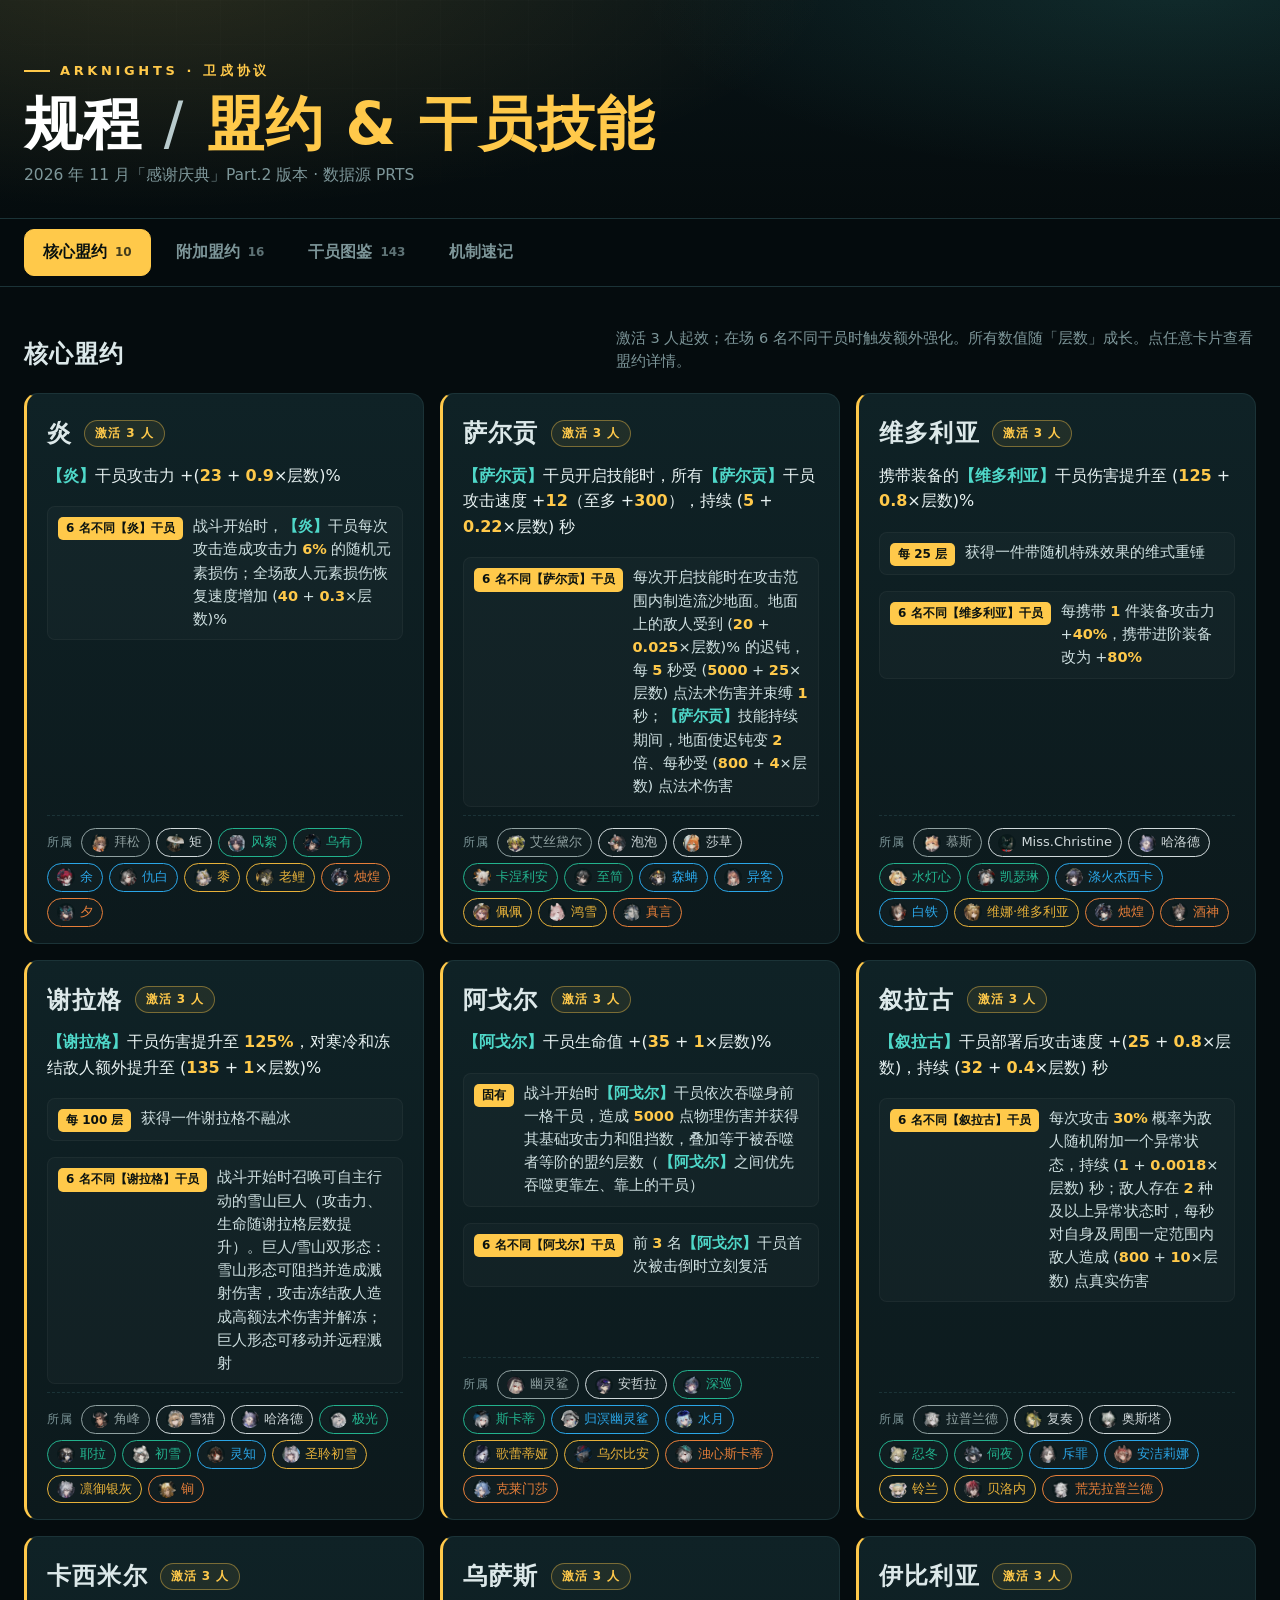
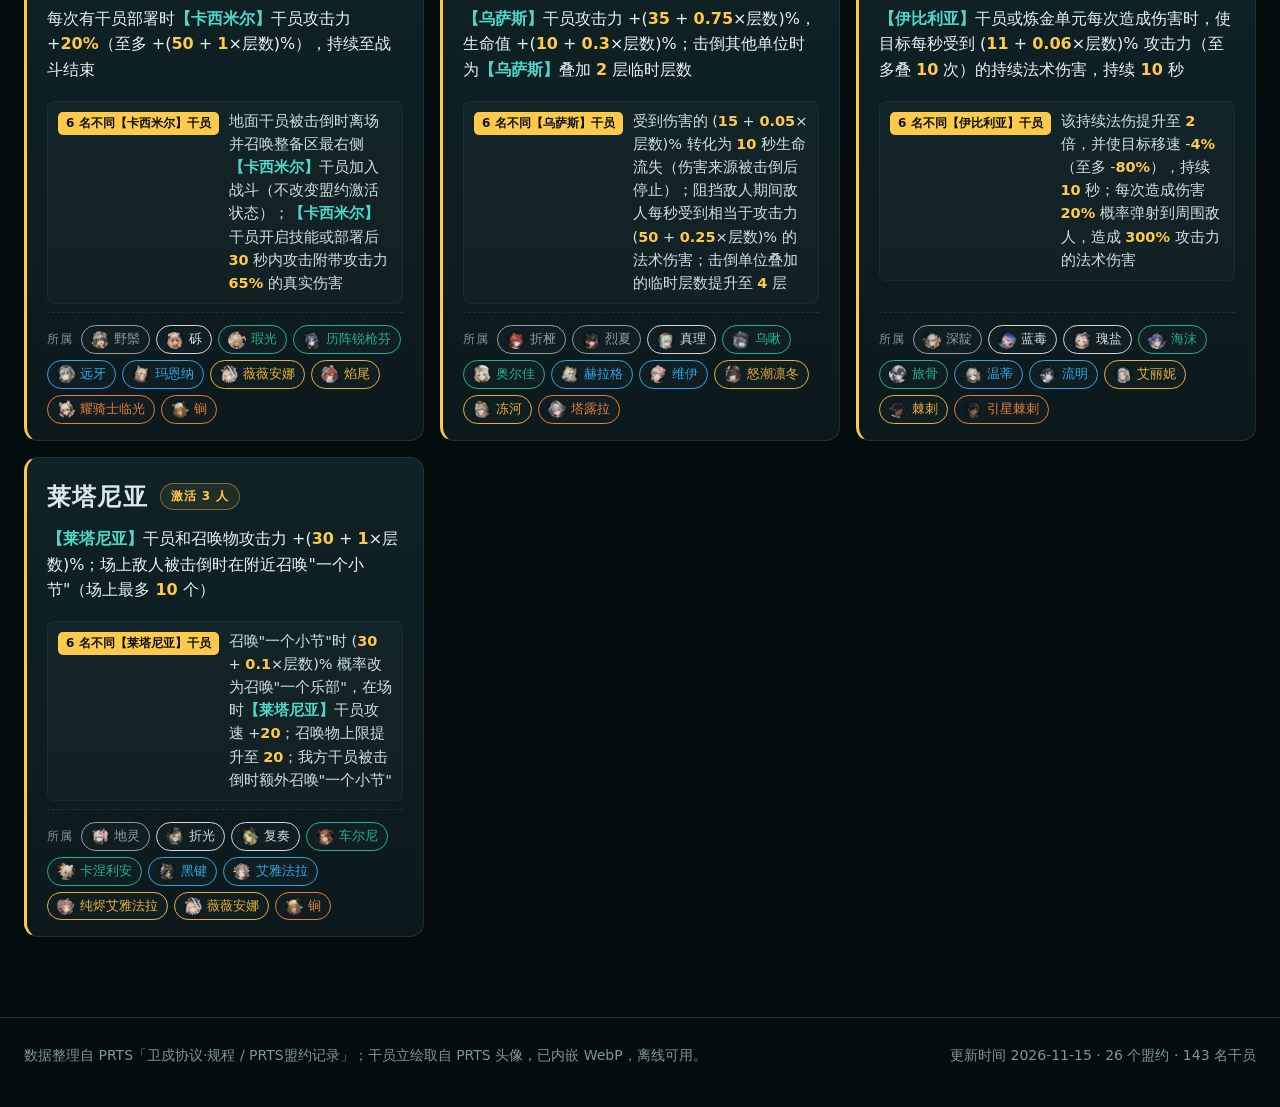
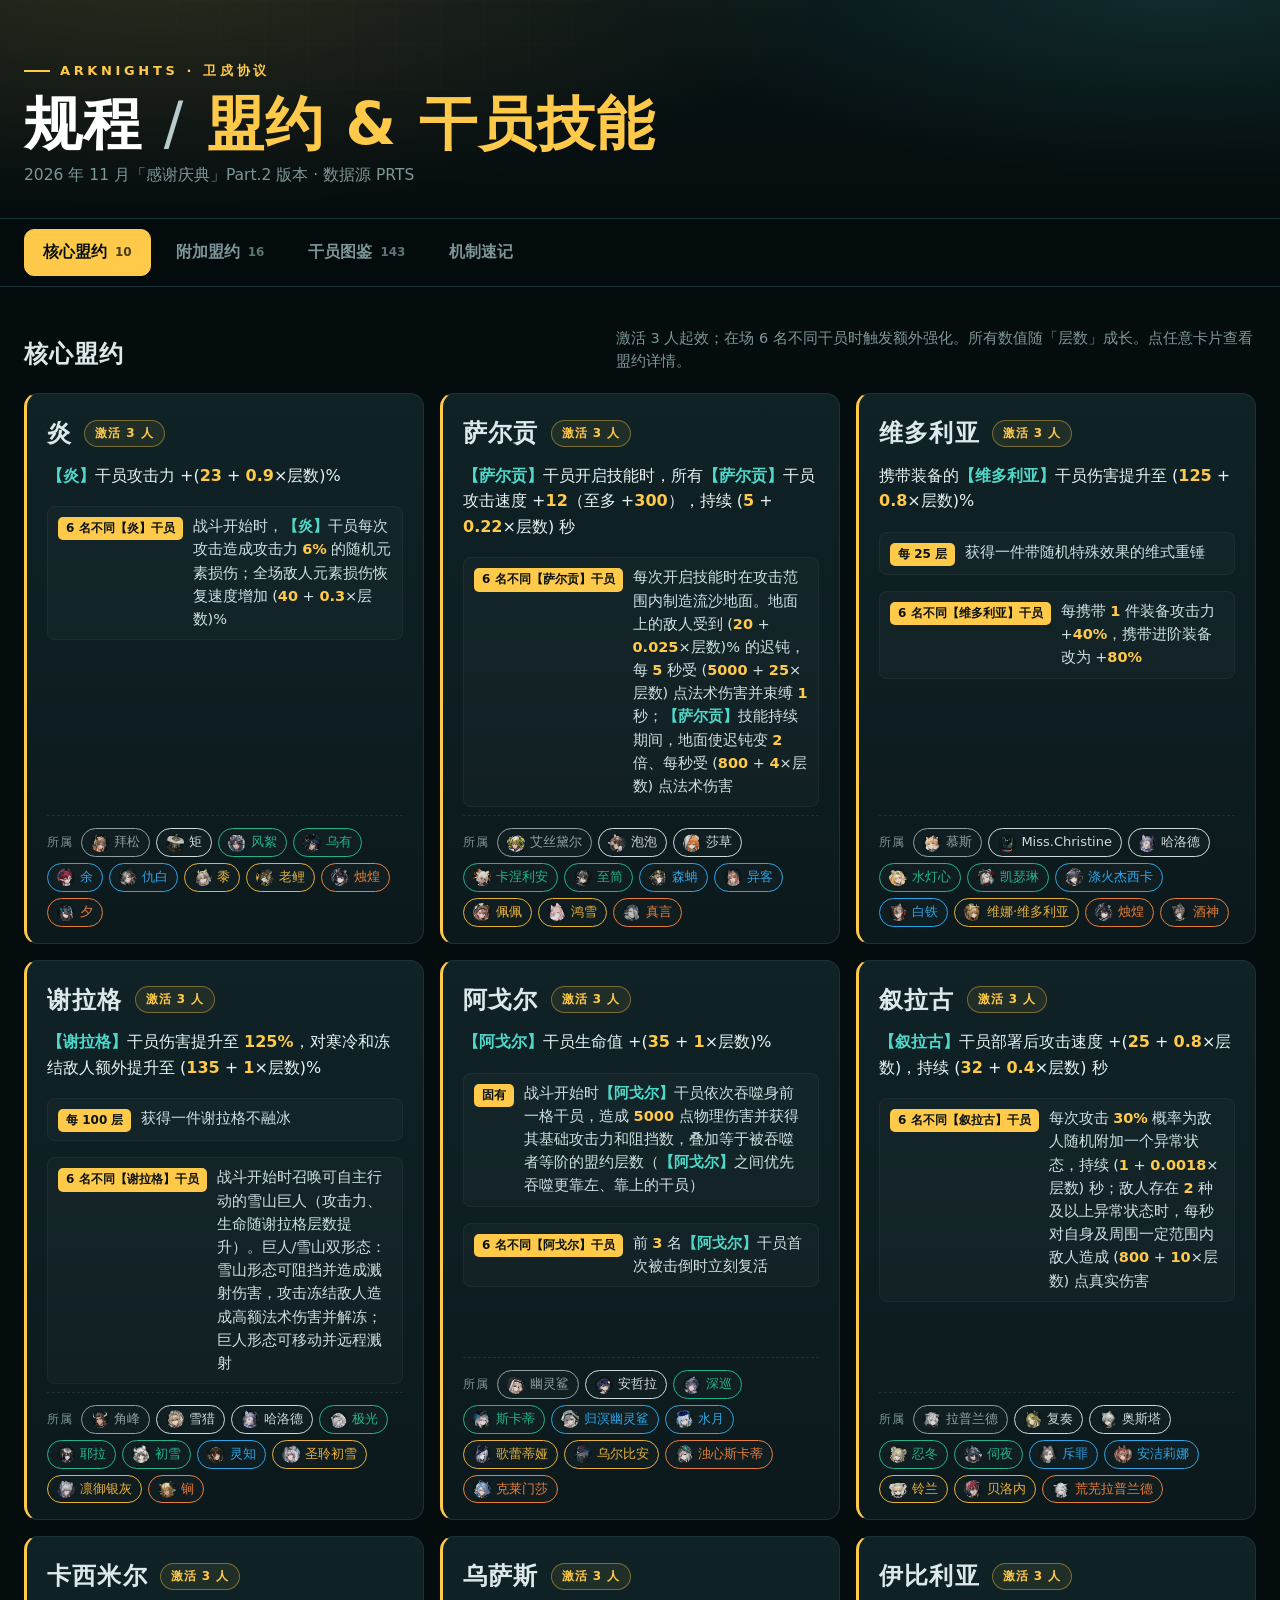
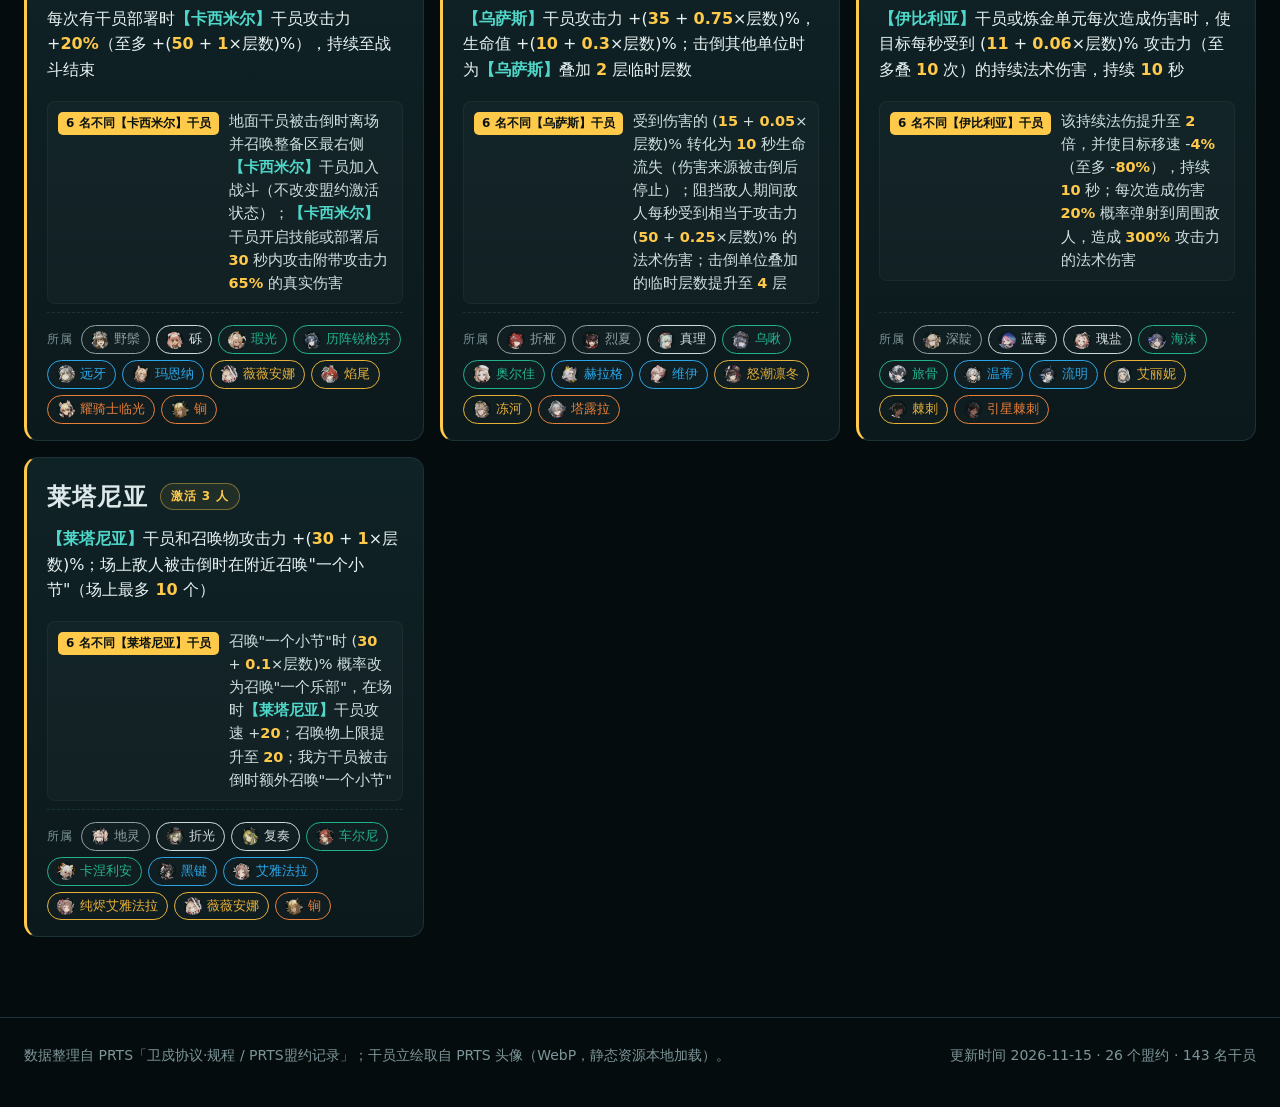
